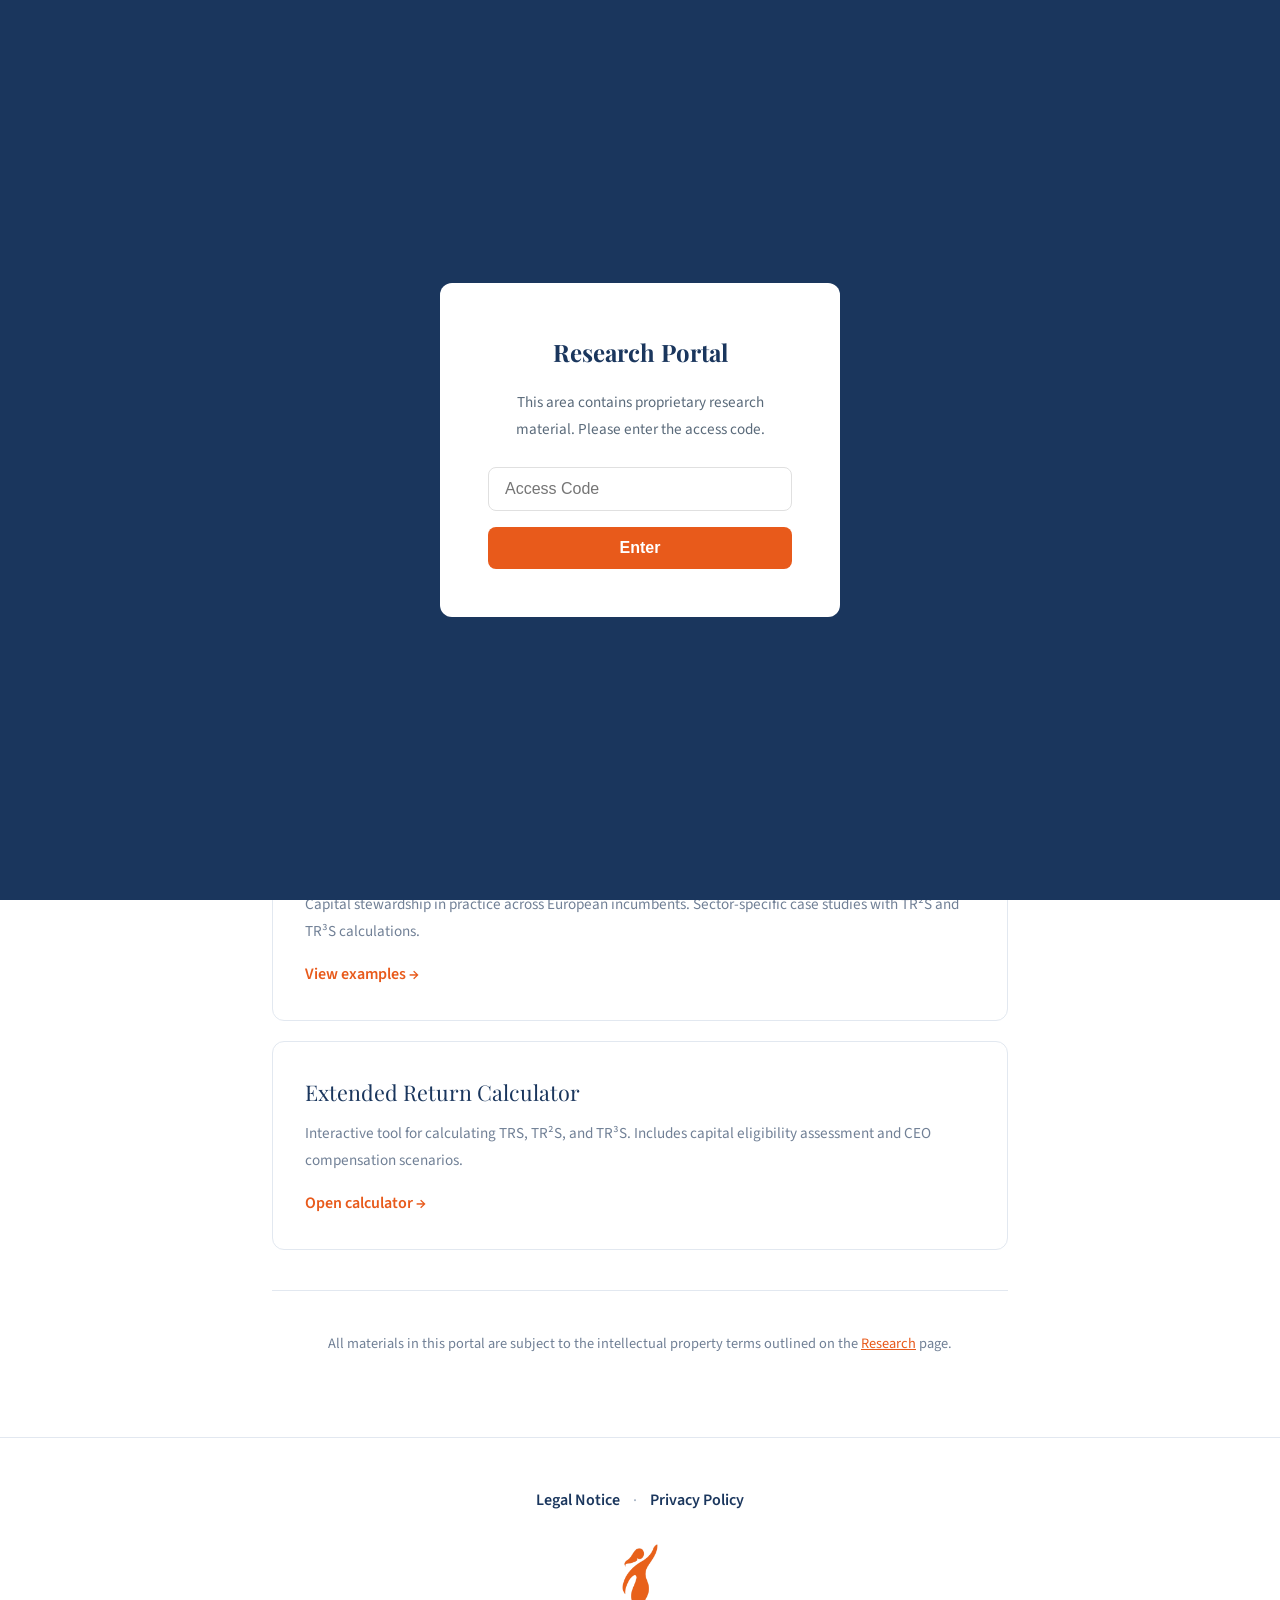
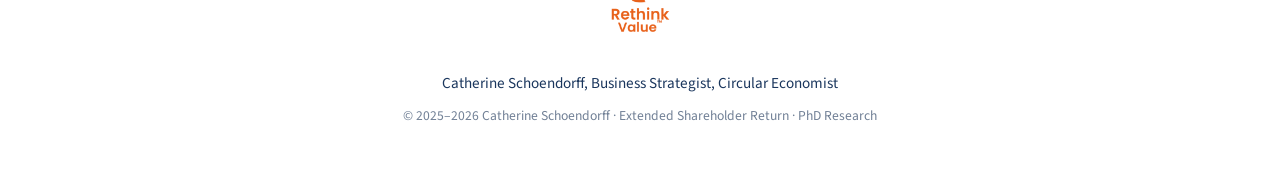
==== analyzer.html @ c869998a "Add files via upload" ====
<!DOCTYPE html>
<html lang="en">
<head>
    <meta charset="UTF-8">
    <meta name="viewport" content="width=device-width, initial-scale=1.0">
    <title>Company Analyzer | Rethink Value™</title>
    <link rel="preconnect" href="https://fonts.googleapis.com">
    <link rel="preconnect" href="https://fonts.gstatic.com" crossorigin>
    <link href="https://fonts.googleapis.com/css2?family=Playfair+Display:ital,wght@0,400;0,500;0,600;1,400;1,500&family=Source+Sans+3:wght@300;400;500;600&display=swap" rel="stylesheet">
    <style>
        :root {
            --color-brand: #1a365d;
            --color-orange: #E85A1B;
            --color-white: #ffffff;
            --color-bg: #faf9f7;
            --color-text-light: #64748b;
            --color-border: #e2e8f0;
            --font-display: 'Playfair Display', Georgia, serif;
            --font-body: 'Source Sans 3', -apple-system, BlinkMacSystemFont, sans-serif;
        }

        * { margin: 0; padding: 0; box-sizing: border-box; }

        body {
            font-family: var(--font-body);
            background-color: var(--color-bg);
            color: var(--color-brand);
            line-height: 1.7;
        }

        /* Navigation */
        nav {
            position: fixed;
            top: 0;
            left: 0;
            right: 0;
            padding: 1.25rem 2rem;
            z-index: 1000;
            background: transparent;
            transition: background 0.3s ease, box-shadow 0.3s ease;
        }

        nav.scrolled {
            background: var(--color-white);
            box-shadow: 0 2px 10px rgba(0,0,0,0.1);
        }

        .nav-inner {
            max-width: 1200px;
            margin: 0 auto;
            display: flex;
            justify-content: space-between;
            align-items: center;
        }

        .logo {
            display: flex;
            align-items: center;
            text-decoration: none;
        }

        .logo-icon {
            width: 80px;
            height: auto;
        }

        .nav-links {
            display: flex;
            list-style: none;
            gap: 1.25rem;
        }

        .nav-links a {
            text-decoration: none;
            color: rgba(255, 255, 255, 0.9);
            font-weight: 600;
            font-size: 0.9rem;
            transition: color 0.2s;
        }

        nav.scrolled .nav-links a {
            color: var(--color-brand);
        }

        .nav-links a:hover,
        .nav-links a.active {
            color: var(--color-orange);
        }

        /* Hamburger */
        .nav-toggle {
            display: none;
            flex-direction: column;
            gap: 5px;
            background: none;
            border: none;
            cursor: pointer;
            padding: 0;
        }

        .nav-toggle span {
            display: block;
            width: 28px;
            height: 2px;
            background: var(--color-white);
            transition: all 0.3s ease;
        }

        nav.scrolled .nav-toggle span {
            background: var(--color-brand);
        }

        @media (max-width: 900px) {
            .nav-toggle { display: flex; }
            .nav-links {
                position: fixed;
                top: 0;
                right: -100%;
                width: 280px;
                height: auto;
                flex-direction: column;
                background: var(--color-brand);
                padding: 5rem 2rem 2.5rem;
                gap: 0;
                transition: right 0.3s ease;
                box-shadow: -5px 0 20px rgba(0,0,0,0.2);
            }
            .nav-links.open { right: 0; }
            .nav-links li { border-bottom: 1px solid rgba(255,255,255,0.1); }
            .nav-links a {
                display: block;
                padding: 1rem 0;
                color: var(--color-white) !important;
            }
            .nav-toggle.open span:nth-child(1) { transform: rotate(45deg) translate(5px, 5px); }
            .nav-toggle.open span:nth-child(2) { opacity: 0; }
            .nav-toggle.open span:nth-child(3) { transform: rotate(-45deg) translate(5px, -5px); }
        }

        /* Hero */
        .hero {
            position: relative;
            width: 100%;
            height: 50vh;
            min-height: 350px;
            overflow: hidden;
        }

        .hero-background {
            position: absolute;
            top: 0;
            left: 0;
            width: 100%;
            height: 100%;
            z-index: 1;
        }

        .hero-background img {
            width: 100%;
            height: 100%;
            object-fit: cover;
            filter: grayscale(100%);
            transform: scale(1);
            transform-origin: center center;
            animation: slowZoom 25s ease-out forwards;
        }

        @keyframes slowZoom {
            0% { transform: scale(1.0); }
            100% { transform: scale(1.15); }
        }

        .hero-overlay {
            position: absolute;
            top: 0;
            left: 0;
            width: 100%;
            height: 100%;
            background: linear-gradient(135deg, rgba(26,54,93,0.88) 0%, rgba(26,54,93,0.75) 40%, rgba(26,54,93,0.55) 100%);
            z-index: 2;
        }

        .hero-content {
            position: relative;
            z-index: 3;
            height: 100%;
            display: flex;
            flex-direction: column;
            justify-content: center;
            max-width: 700px;
            padding: 6rem 3rem 3rem;
        }

        @media (max-width: 900px) {
            .hero-content {
                justify-content: flex-start;
                padding: 7rem 1.5rem 2rem;
            }
        }

        .category {
            font-size: 0.75rem;
            font-weight: 600;
            letter-spacing: 0.2em;
            text-transform: uppercase;
            color: var(--color-orange);
            margin-bottom: 1rem;
        }

        .hero-content h1 {
            font-family: var(--font-display);
            font-size: clamp(2rem, 4vw, 2.75rem);
            font-weight: 400;
            line-height: 1.2;
            color: var(--color-white);
            margin-bottom: 1rem;
        }

        .hero-content h1 em { font-style: italic; }

        .hero-intro {
            font-size: 1.1rem;
            color: rgba(255,255,255,0.85);
            max-width: 550px;
        }

        /* Main Content */
        main {
            background: var(--color-white);
        }

        .content {
            max-width: 1100px;
            margin: 0 auto;
            padding: 4rem 2rem;
        }

        /* Two Column Layout */
        .analyzer-grid {
            display: grid;
            grid-template-columns: 1fr 1fr;
            gap: 3rem;
        }

        @media (max-width: 900px) {
            .analyzer-grid {
                grid-template-columns: 1fr;
            }
        }

        /* Input Panel */
        .input-panel {
            background: #f8f9fa;
            border: 1px solid var(--color-border);
            border-radius: 12px;
            padding: 2rem;
        }

        .panel-title {
            font-family: var(--font-display);
            font-size: 1.35rem;
            color: var(--color-brand);
            margin-bottom: 1.5rem;
        }

        .step {
            margin-bottom: 2rem;
        }

        .step-header {
            display: flex;
            align-items: center;
            gap: 0.75rem;
            margin-bottom: 1rem;
        }

        .step-number {
            width: 28px;
            height: 28px;
            background: var(--color-orange);
            color: white;
            border-radius: 50%;
            display: flex;
            align-items: center;
            justify-content: center;
            font-weight: 600;
            font-size: 0.85rem;
        }

        .step-title {
            font-weight: 600;
            color: var(--color-brand);
        }

        .form-group {
            margin-bottom: 1rem;
        }

        label {
            display: block;
            font-size: 0.9rem;
            font-weight: 600;
            color: var(--color-brand);
            margin-bottom: 0.5rem;
        }

        input, select, textarea {
            width: 100%;
            padding: 0.75rem 1rem;
            border: 1px solid var(--color-border);
            border-radius: 6px;
            font-family: var(--font-body);
            font-size: 1rem;
            color: var(--color-brand);
            background: var(--color-white);
            transition: border-color 0.2s;
        }

        input:focus, select:focus, textarea:focus {
            outline: none;
            border-color: var(--color-orange);
        }

        textarea {
            min-height: 120px;
            resize: vertical;
        }

        .input-row {
            display: grid;
            grid-template-columns: 1fr 1fr;
            gap: 1rem;
        }

        @media (max-width: 500px) {
            .input-row {
                grid-template-columns: 1fr;
            }
        }

        .input-hint {
            font-size: 0.8rem;
            color: var(--color-text-light);
            margin-top: 0.25rem;
        }

        /* Prompt Box */
        .prompt-box {
            background: var(--color-brand);
            color: white;
            padding: 1.25rem;
            border-radius: 8px;
            font-size: 0.85rem;
            line-height: 1.6;
            margin-bottom: 1rem;
            max-height: 200px;
            overflow-y: auto;
        }

        .copy-btn {
            display: inline-flex;
            align-items: center;
            gap: 0.5rem;
            background: var(--color-orange);
            color: white;
            border: none;
            padding: 0.6rem 1.25rem;
            border-radius: 6px;
            font-weight: 600;
            font-size: 0.9rem;
            cursor: pointer;
            transition: background 0.2s;
        }

        .copy-btn:hover {
            background: #d14e15;
        }

        .copy-btn.copied {
            background: #22c55e;
        }

        /* Analyze Button */
        .analyze-btn {
            width: 100%;
            background: var(--color-brand);
            color: white;
            border: none;
            padding: 1rem;
            border-radius: 8px;
            font-family: var(--font-body);
            font-size: 1.1rem;
            font-weight: 600;
            cursor: pointer;
            transition: background 0.2s, transform 0.2s;
        }

        .analyze-btn:hover {
            background: #2d4a6f;
            transform: translateY(-1px);
        }

        .analyze-btn:disabled {
            background: #94a3b8;
            cursor: not-allowed;
            transform: none;
        }

        /* Results Panel */
        .results-panel {
            position: sticky;
            top: 100px;
        }

        @media (max-width: 900px) {
            .results-panel {
                position: static;
            }
        }

        .matrix-container {
            background: var(--color-brand);
            border-radius: 12px;
            padding: 1.5rem;
            margin-bottom: 1.5rem;
        }

        .matrix-svg {
            width: 100%;
            height: auto;
        }

        /* Results Cards */
        .results-cards {
            display: flex;
            flex-direction: column;
            gap: 1rem;
        }

        .result-card {
            background: #f8f9fa;
            border: 1px solid var(--color-border);
            border-radius: 8px;
            padding: 1.25rem;
        }

        .result-card.highlight {
            border-color: var(--color-orange);
            border-width: 2px;
        }

        .result-label {
            font-size: 0.8rem;
            font-weight: 600;
            text-transform: uppercase;
            letter-spacing: 0.05em;
            color: var(--color-text-light);
            margin-bottom: 0.25rem;
        }

        .result-value {
            font-family: var(--font-display);
            font-size: 1.5rem;
            color: var(--color-brand);
        }

        .result-value.pass { color: #22c55e; }
        .result-value.fail { color: var(--color-orange); }

        .result-description {
            font-size: 0.9rem;
            color: var(--color-text-light);
            margin-top: 0.5rem;
        }

        /* Gate Status */
        .gates-grid {
            display: grid;
            grid-template-columns: repeat(3, 1fr);
            gap: 0.75rem;
            margin-top: 0.75rem;
        }

        .gate-item {
            text-align: center;
            padding: 0.75rem;
            background: white;
            border-radius: 6px;
        }

        .gate-icon {
            font-size: 1.25rem;
            margin-bottom: 0.25rem;
        }

        .gate-icon.pass { color: var(--color-brand); }
        .gate-icon.fail { color: var(--color-orange); }

        .gate-name {
            font-size: 0.75rem;
            color: var(--color-text-light);
        }

        /* Quadrant Badge */
        .quadrant-badge {
            display: inline-block;
            padding: 0.5rem 1rem;
            border-radius: 20px;
            font-weight: 600;
            font-size: 0.9rem;
        }

        .quadrant-badge.stewards { background: rgba(34,197,94,0.15); color: #16a34a; }
        .quadrant-badge.underpriced { background: rgba(59,130,246,0.15); color: #2563eb; }
        .quadrant-badge.trap { background: rgba(232,90,27,0.15); color: var(--color-orange); }
        .quadrant-badge.deathzone { background: rgba(239,68,68,0.15); color: #dc2626; }

        /* Vulnerability Indicator */
        .vulnerability-dot {
            display: inline-block;
            width: 14px;
            height: 14px;
            border-radius: 50%;
            margin-right: 0.5rem;
            vertical-align: middle;
        }

        .vulnerability-dot.low {
            background: white;
            border: 2px solid var(--color-brand);
        }

        .vulnerability-dot.medium {
            background: white;
            box-shadow: 0 0 0 3px var(--color-orange);
        }

        .vulnerability-dot.high {
            background: var(--color-orange);
        }

        /* Placeholder State */
        .placeholder-state {
            text-align: center;
            padding: 3rem 2rem;
            color: var(--color-text-light);
        }

        .placeholder-state svg {
            width: 64px;
            height: 64px;
            margin-bottom: 1rem;
            opacity: 0.5;
        }

        /* Footer */
        footer {
            background: var(--color-white);
            padding: 4rem 2rem;
            text-align: center;
            border-top: 1px solid var(--color-border);
        }

        .footer-legal {
            margin-bottom: 1.5rem;
        }

        .footer-legal a {
            color: var(--color-brand);
            text-decoration: none;
            font-weight: 600;
        }

        .footer-legal a:hover {
            color: var(--color-orange);
        }

        .footer-legal span {
            margin: 0 0.6rem;
            color: #a0aec0;
        }

        .footer-logo {
            margin-bottom: 1.5rem;
        }

        .footer-logo img {
            width: 80px;
        }

        .footer-author {
            font-size: 0.95rem;
            color: var(--color-brand);
            margin-bottom: 0.5rem;
        }

        .footer-meta {
            font-size: 0.85rem;
            color: var(--color-text-light);
        }
    </style>
</head>
<body>
    <!-- Navigation -->
    <nav id="nav">
        <div class="nav-inner">
            <a href="index.html" class="logo">
                <img src="images/Rethink%20Value%20Logo%20Final.png" alt="Rethink Value" class="logo-icon">
            </a>
            <button class="nav-toggle" id="navToggle" aria-label="Toggle menu">
                <span></span>
                <span></span>
                <span></span>
            </button>
            <ul class="nav-links" id="navLinks">
                <li><a href="index.html">Why TRS and Beyond</a></li>
                <li><a href="formulas.html">How It Works</a></li>
                <li><a href="research.html">Research</a></li>
                <li><a href="portal.html">Portal</a></li>
                <li><a href="examples.html">Examples</a></li>
                <li><a href="analyzer.html" class="active">Analyzer</a></li>
            </ul>
        </div>
    </nav>

    <!-- Hero -->
    <section class="hero">
        <div class="hero-background">
            <img src="images/Frontal_view_of_elegant_19th_century_bourgeois.png" alt="Elegant building facade">
        </div>
        <div class="hero-overlay"></div>
        <div class="hero-content">
            <span class="category">Analysis Tool</span>
            <h1>Company <em>Analyzer</em></h1>
            <p class="hero-intro">Position any company on the Strategic Asset Positioning Matrix using the TR²S/TR³S framework.</p>
        </div>
    </section>

    <!-- Main Content -->
    <main>
        <div class="content">
            <div class="analyzer-grid">
                <!-- Input Panel -->
                <div class="input-panel">
                    <h2 class="panel-title">Analyze a Company</h2>

                    <!-- Step 1: Company Info -->
                    <div class="step">
                        <div class="step-header">
                            <span class="step-number">1</span>
                            <span class="step-title">Company Information</span>
                        </div>
                        <div class="form-group">
                            <label for="companyName">Company Name</label>
                            <input type="text" id="companyName" placeholder="e.g., Siemens AG">
                        </div>
                        <div class="form-group">
                            <label for="sector">Sector</label>
                            <select id="sector">
                                <option value="">Select sector...</option>
                                <option value="extractives">Extractives & Primary Materials</option>
                                <option value="manufacturing">Manufacturing</option>
                                <option value="construction">Construction & Built Environment</option>
                                <option value="consumer">Consumer Goods & Fashion</option>
                                <option value="food">Food Systems</option>
                                <option value="transport">Transport & Logistics</option>
                                <option value="technology">Technology & Digital Platforms</option>
                            </select>
                        </div>
                    </div>

                    <!-- Step 2: Perplexity Prompt -->
                    <div class="step">
                        <div class="step-header">
                            <span class="step-number">2</span>
                            <span class="step-title">Research with Perplexity</span>
                        </div>
                        <p style="font-size: 0.9rem; color: var(--color-text-light); margin-bottom: 1rem;">Copy this prompt and use it in Perplexity to gather the required data:</p>
                        <div class="prompt-box" id="promptBox">For [COMPANY NAME], provide the following financial and strategic metrics with sources:

1. ROIC (Return on Invested Capital) - last 3 years
2. WACC (Weighted Average Cost of Capital) - current estimate
3. Circular Revenue % - revenue from circular business models (repair, reuse, recycling, service contracts, lifetime extension)
4. Service Revenue % - recurring service/subscription revenue as % of total
5. R&D spending on circular/regenerative initiatives
6. Key circular economy initiatives and their scale
7. Competitive moat assessment - is their position defensible?
8. Asset stranding risk - exposure to obsolescence or regulatory risk

Focus on concrete numbers and recent annual reports. Cite sources.</div>
                        <button class="copy-btn" id="copyPrompt" onclick="copyPrompt()">
                            <svg width="16" height="16" viewBox="0 0 24 24" fill="none" stroke="currentColor" stroke-width="2"><rect x="9" y="9" width="13" height="13" rx="2" ry="2"></rect><path d="M5 15H4a2 2 0 0 1-2-2V4a2 2 0 0 1 2-2h9a2 2 0 0 1 2 2v1"></path></svg>
                            Copy Prompt
                        </button>
                    </div>

                    <!-- Step 3: Input Data -->
                    <div class="step">
                        <div class="step-header">
                            <span class="step-number">3</span>
                            <span class="step-title">Enter Financial Data</span>
                        </div>
                        <div class="input-row">
                            <div class="form-group">
                                <label for="roic">ROIC (%)</label>
                                <input type="number" id="roic" step="0.1" placeholder="e.g., 12.5">
                            </div>
                            <div class="form-group">
                                <label for="wacc">WACC (%)</label>
                                <input type="number" id="wacc" step="0.1" placeholder="e.g., 8.0">
                            </div>
                        </div>
                        <div class="input-row">
                            <div class="form-group">
                                <label for="circularRevenue">Circular Revenue (%)</label>
                                <input type="number" id="circularRevenue" step="1" placeholder="e.g., 25">
                                <span class="input-hint">Repair, reuse, recycling, services</span>
                            </div>
                            <div class="form-group">
                                <label for="serviceRevenue">Service Revenue (%)</label>
                                <input type="number" id="serviceRevenue" step="1" placeholder="e.g., 40">
                                <span class="input-hint">Recurring/subscription revenue</span>
                            </div>
                        </div>
                        <div class="form-group">
                            <label for="moatStrength">Competitive Moat</label>
                            <select id="moatStrength">
                                <option value="">Select strength...</option>
                                <option value="strong">Strong - Structural lock-in, hard to replicate</option>
                                <option value="moderate">Moderate - First-mover advantage, replicable</option>
                                <option value="weak">Weak - Commodity dynamics, eroding margins</option>
                            </select>
                        </div>
                        <div class="form-group">
                            <label for="assetRisk">Asset Stranding Risk</label>
                            <select id="assetRisk">
                                <option value="">Select risk level...</option>
                                <option value="low">Low - Future-proof assets, regulatory tailwinds</option>
                                <option value="medium">Medium - Transition in progress, some exposure</option>
                                <option value="high">High - Significant obsolescence or regulatory risk</option>
                            </select>
                        </div>
                    </div>

                    <button class="analyze-btn" id="analyzeBtn" onclick="analyzeCompany()">
                        Analyze Company
                    </button>
                </div>

                <!-- Results Panel -->
                <div class="results-panel">
                    <!-- Matrix Visualization -->
                    <div class="matrix-container">
                        <svg class="matrix-svg" viewBox="0 0 400 340" xmlns="http://www.w3.org/2000/svg">
                            <!-- Matrix area -->
                            <rect x="60" y="30" width="320" height="260" fill="none" stroke="rgba(255,255,255,0.2)" stroke-width="1"/>
                            
                            <!-- Quadrant fills -->
                            <rect x="60" y="30" width="160" height="130" fill="rgba(255,255,255,0.05)"/>
                            <rect x="220" y="30" width="160" height="130" fill="rgba(255,255,255,0.08)"/>
                            <rect x="60" y="160" width="160" height="130" fill="rgba(232,90,27,0.15)"/>
                            <rect x="220" y="160" width="160" height="130" fill="rgba(232,90,27,0.08)"/>
                            
                            <!-- Grid lines -->
                            <line x1="220" y1="30" x2="220" y2="290" stroke="rgba(255,255,255,0.3)" stroke-width="1" stroke-dasharray="4,3"/>
                            <line x1="60" y1="160" x2="380" y2="160" stroke="rgba(255,255,255,0.3)" stroke-width="1" stroke-dasharray="4,3"/>
                            
                            <!-- Axes -->
                            <line x1="60" y1="290" x2="380" y2="290" stroke="#ffffff" stroke-width="2"/>
                            <line x1="60" y1="30" x2="60" y2="290" stroke="#ffffff" stroke-width="2"/>
                            
                            <!-- Axis labels -->
                            <text x="220" y="320" text-anchor="middle" font-family="Source Sans 3" font-size="11" fill="#ffffff">Capital Stewardship</text>
                            <text x="25" y="160" text-anchor="middle" font-family="Source Sans 3" font-size="11" fill="#ffffff" transform="rotate(-90, 25, 160)">Asset Viability</text>
                            
                            <!-- Quadrant labels -->
                            <text x="140" y="75" text-anchor="middle" font-family="Playfair Display" font-size="12" fill="#ffffff">Under-Priced</text>
                            <text x="140" y="90" text-anchor="middle" font-family="Playfair Display" font-size="12" fill="#ffffff">Champions</text>
                            
                            <text x="300" y="75" text-anchor="middle" font-family="Playfair Display" font-size="12" fill="#ffffff">Stewards of the</text>
                            <text x="300" y="90" text-anchor="middle" font-family="Playfair Display" font-size="12" fill="#ffffff">Next Arena</text>
                            
                            <text x="140" y="205" text-anchor="middle" font-family="Playfair Display" font-size="12" fill="#ffffff">PR Circularity</text>
                            <text x="140" y="220" text-anchor="middle" font-family="Playfair Display" font-size="12" fill="#ffffff">Death Zone</text>
                            
                            <text x="300" y="205" text-anchor="middle" font-family="Playfair Display" font-size="12" fill="#ffffff">The Circularity</text>
                            <text x="300" y="220" text-anchor="middle" font-family="Playfair Display" font-size="12" fill="#ffffff">Trap</text>
                            
                            <!-- Company Point (hidden initially) -->
                            <g id="companyPoint" style="display: none;">
                                <circle id="pointCircle" cx="0" cy="0" r="10" fill="#E85A1B" stroke="#ffffff" stroke-width="2"/>
                                <text id="pointLabel" x="0" y="-15" text-anchor="middle" font-family="Source Sans 3" font-size="11" font-weight="600" fill="#ffffff"></text>
                            </g>
                        </svg>
                    </div>

                    <!-- Results Cards -->
                    <div class="results-cards" id="resultsCards">
                        <div class="placeholder-state">
                            <svg viewBox="0 0 24 24" fill="none" stroke="currentColor" stroke-width="1.5">
                                <path d="M9 17v-2m3 2v-4m3 4v-6m2 10H7a2 2 0 01-2-2V5a2 2 0 012-2h5.586a1 1 0 01.707.293l5.414 5.414a1 1 0 01.293.707V19a2 2 0 01-2 2z"/>
                            </svg>
                            <p>Enter company data and click "Analyze" to see results</p>
                        </div>
                    </div>
                </div>
            </div>
        </div>
    </main>

    <!-- Footer -->
    <footer>
        <div class="footer-legal">
            <a href="impressum.html">Legal Notice</a>
            <span>&#183;</span>
            <a href="datenschutz.html">Privacy Policy</a>
        </div>
        <div class="footer-logo">
            <img src="images/Rethink%20Value%20Logo%20Final.png" alt="Rethink Value Logo">
        </div>
        <p class="footer-author">Catherine Schoendorff, Business Strategist, Circular Economist</p>
        <p class="footer-meta">&#169; 2025-2026 Catherine Schoendorff &#183; Extended Shareholder Return &#183; PhD Research</p>
    </footer>

    <script>
        // Portal authentication check
        (function() {
            if (sessionStorage.getItem('portalAuth') !== 'true') {
                window.location.href = 'portal.html';
            }
        })();

        // Mobile menu
        const navToggle = document.getElementById('navToggle');
        const navLinks = document.getElementById('navLinks');
        navToggle.addEventListener('click', () => {
            navToggle.classList.toggle('open');
            navLinks.classList.toggle('open');
        });

        // Nav scroll
        const nav = document.getElementById('nav');
        window.addEventListener('scroll', () => {
            nav.classList.toggle('scrolled', window.scrollY > 50);
        });

        // Copy prompt
        function copyPrompt() {
            const companyName = document.getElementById('companyName').value || '[COMPANY NAME]';
            const promptText = document.getElementById('promptBox').innerText.replace('[COMPANY NAME]', companyName);
            navigator.clipboard.writeText(promptText);
            
            const btn = document.getElementById('copyPrompt');
            btn.innerHTML = '<svg width="16" height="16" viewBox="0 0 24 24" fill="none" stroke="currentColor" stroke-width="2"><polyline points="20 6 9 17 4 12"></polyline></svg> Copied!';
            btn.classList.add('copied');
            
            setTimeout(() => {
                btn.innerHTML = '<svg width="16" height="16" viewBox="0 0 24 24" fill="none" stroke="currentColor" stroke-width="2"><rect x="9" y="9" width="13" height="13" rx="2" ry="2"></rect><path d="M5 15H4a2 2 0 0 1-2-2V4a2 2 0 0 1 2-2h9a2 2 0 0 1 2 2v1"></path></svg> Copy Prompt';
                btn.classList.remove('copied');
            }, 2000);
        }

        // Analyze company
        function analyzeCompany() {
            const companyName = document.getElementById('companyName').value;
            const sector = document.getElementById('sector').value;
            const roic = parseFloat(document.getElementById('roic').value);
            const wacc = parseFloat(document.getElementById('wacc').value);
            const circularRevenue = parseFloat(document.getElementById('circularRevenue').value) || 0;
            const serviceRevenue = parseFloat(document.getElementById('serviceRevenue').value) || 0;
            const moatStrength = document.getElementById('moatStrength').value;
            const assetRisk = document.getElementById('assetRisk').value;

            // Validation
            if (!companyName || !sector || isNaN(roic) || isNaN(wacc) || !moatStrength || !assetRisk) {
                alert('Please fill in all required fields.');
                return;
            }

            // Calculate scores
            const capitalStewardship = calculateCapitalStewardship(roic, wacc);
            const assetViability = calculateAssetViability(circularRevenue, serviceRevenue, moatStrength, assetRisk);
            const vulnerability = calculateVulnerability(moatStrength, assetRisk, roic - wacc);
            const ces = roic > wacc ? 1 : 0;
            const quadrant = determineQuadrant(capitalStewardship, assetViability);

            // Update visualization
            updateMatrix(capitalStewardship, assetViability, companyName, vulnerability);
            
            // Update results
            updateResults(companyName, quadrant, ces, capitalStewardship, assetViability, vulnerability, roic, wacc);
        }

        function calculateCapitalStewardship(roic, wacc) {
            // Scale: ROIC = WACC is 50%, ROIC = WACC + 10pp is 100%, ROIC = WACC - 5pp is 0%
            const spread = roic - wacc;
            const score = 50 + (spread * 5);
            return Math.max(0, Math.min(100, score));
        }

        function calculateAssetViability(circularRevenue, serviceRevenue, moatStrength, assetRisk) {
            let score = 50;
            
            // Circular revenue contribution (0-20 points)
            score += Math.min(20, circularRevenue * 0.4);
            
            // Service revenue contribution (0-20 points)
            score += Math.min(20, serviceRevenue * 0.3);
            
            // Moat strength
            if (moatStrength === 'strong') score += 15;
            else if (moatStrength === 'moderate') score += 5;
            else if (moatStrength === 'weak') score -= 10;
            
            // Asset risk
            if (assetRisk === 'low') score += 10;
            else if (assetRisk === 'medium') score += 0;
            else if (assetRisk === 'high') score -= 15;
            
            return Math.max(0, Math.min(100, score));
        }

        function calculateVulnerability(moatStrength, assetRisk, roicSpread) {
            let riskScore = 0;
            
            if (moatStrength === 'weak') riskScore += 2;
            else if (moatStrength === 'moderate') riskScore += 1;
            
            if (assetRisk === 'high') riskScore += 2;
            else if (assetRisk === 'medium') riskScore += 1;
            
            if (roicSpread < 2) riskScore += 1;
            
            if (riskScore >= 4) return 'high';
            if (riskScore >= 2) return 'medium';
            return 'low';
        }

        function determineQuadrant(capitalStewardship, assetViability) {
            if (capitalStewardship >= 50 && assetViability >= 50) return 'stewards';
            if (capitalStewardship < 50 && assetViability >= 50) return 'underpriced';
            if (capitalStewardship >= 50 && assetViability < 50) return 'trap';
            return 'deathzone';
        }

        function updateMatrix(capitalStewardship, assetViability, companyName, vulnerability) {
            const point = document.getElementById('companyPoint');
            const circle = document.getElementById('pointCircle');
            const label = document.getElementById('pointLabel');
            
            // Convert scores to SVG coordinates
            // X: 60 (left) to 380 (right) = 320 width
            // Y: 290 (bottom) to 30 (top) = 260 height
            const x = 60 + (capitalStewardship / 100) * 320;
            const y = 290 - (assetViability / 100) * 260;
            
            point.style.display = 'block';
            circle.setAttribute('cx', x);
            circle.setAttribute('cy', y);
            label.setAttribute('x', x);
            label.setAttribute('y', y - 15);
            label.textContent = companyName.length > 15 ? companyName.substring(0, 12) + '...' : companyName;
            
            // Set vulnerability color
            if (vulnerability === 'low') {
                circle.setAttribute('fill', '#ffffff');
                circle.setAttribute('stroke', '#1a365d');
                circle.setAttribute('stroke-width', '2');
            } else if (vulnerability === 'medium') {
                circle.setAttribute('fill', '#ffffff');
                circle.setAttribute('stroke', '#E85A1B');
                circle.setAttribute('stroke-width', '4');
            } else {
                circle.setAttribute('fill', '#E85A1B');
                circle.setAttribute('stroke', '#ffffff');
                circle.setAttribute('stroke-width', '2');
            }
        }

        function updateResults(companyName, quadrant, ces, capitalStewardship, assetViability, vulnerability, roic, wacc) {
            const quadrantNames = {
                'stewards': 'Stewards of the Next Arena',
                'underpriced': 'Under-Priced Champions',
                'trap': 'The Circularity Trap',
                'deathzone': 'PR Circularity Death Zone'
            };

            const quadrantDescriptions = {
                'stewards': 'Strong capital discipline meets high asset viability. Service-led models and ecosystem lock-in create durable competitive advantage.',
                'underpriced': 'Strong asset viability but capital discipline needs work. Building future moats with near-term capital risk.',
                'trap': 'Good capital discipline but eroding moat. Real circular operations but value capture is failing.',
                'deathzone': 'Failing on both dimensions. PR narrative without capital discipline or asset viability.'
            };

            const resultsHTML = `
                <div class="result-card highlight">
                    <div class="result-label">Position</div>
                    <div class="result-value">
                        <span class="quadrant-badge ${quadrant}">${quadrantNames[quadrant]}</span>
                    </div>
                    <div class="result-description">${quadrantDescriptions[quadrant]}</div>
                </div>

                <div class="result-card">
                    <div class="result-label">Capital Eligibility Score (CES)</div>
                    <div class="result-value ${ces === 1 ? 'pass' : 'fail'}">CES = ${ces}</div>
                    <div class="result-description">${ces === 1 ? 'All gates passed. TR²S/TR³S metrics are eligible.' : 'Gate failed. Extended metrics blocked until ROIC exceeds WACC.'}</div>
                    <div class="gates-grid">
                        <div class="gate-item">
                            <div class="gate-icon ${roic > wacc ? 'pass' : 'fail'}">${roic > wacc ? '✓' : '✗'}</div>
                            <div class="gate-name">ROIC > WACC</div>
                        </div>
                        <div class="gate-item">
                            <div class="gate-icon ${ces === 1 ? 'pass' : ''}">${ces === 1 ? '✓' : '—'}</div>
                            <div class="gate-name">CS% ≥ 15%</div>
                        </div>
                        <div class="gate-item">
                            <div class="gate-icon ${ces === 1 ? 'pass' : ''}">${ces === 1 ? '✓' : '—'}</div>
                            <div class="gate-name">AV% ≥ 10%</div>
                        </div>
                    </div>
                </div>

                <div class="result-card">
                    <div class="result-label">Structural Vulnerability</div>
                    <div class="result-value">
                        <span class="vulnerability-dot ${vulnerability}"></span>
                        ${vulnerability.charAt(0).toUpperCase() + vulnerability.slice(1)}
                    </div>
                    <div class="result-description">
                        ${vulnerability === 'low' ? 'Defensible position with strong moat and low asset risk.' : 
                          vulnerability === 'medium' ? 'Some exposure to disruption or transition risk.' :
                          'Significant vulnerability to obsolescence, regulation, or competitive pressure.'}
                    </div>
                </div>

                <div class="result-card">
                    <div class="result-label">Scores</div>
                    <div style="display: grid; grid-template-columns: 1fr 1fr; gap: 1rem; margin-top: 0.5rem;">
                        <div>
                            <div style="font-size: 0.8rem; color: var(--color-text-light);">Capital Stewardship</div>
                            <div style="font-size: 1.25rem; font-weight: 600;">${capitalStewardship.toFixed(0)}%</div>
                            <div style="font-size: 0.75rem; color: var(--color-text-light);">ROIC ${roic}% vs WACC ${wacc}%</div>
                        </div>
                        <div>
                            <div style="font-size: 0.8rem; color: var(--color-text-light);">Asset Viability</div>
                            <div style="font-size: 1.25rem; font-weight: 600;">${assetViability.toFixed(0)}%</div>
                        </div>
                    </div>
                </div>

                <div class="result-card">
                    <div class="result-label">Board Relevance</div>
                    <div class="result-description" style="margin-top: 0;">
                        ${generateBoardRelevance(quadrant, ces, vulnerability, companyName)}
                    </div>
                </div>
            `;

            document.getElementById('resultsCards').innerHTML = resultsHTML;
        }

        function generateBoardRelevance(quadrant, ces, vulnerability, companyName) {
            if (quadrant === 'stewards' && ces === 1) {
                return `<strong>Full Proceed.</strong> ${companyName} passes all gates and occupies the target quadrant. TR²S and TR³S metrics can be applied to LTI vesting. Monitor for moat erosion and system discontinuities.`;
            } else if (quadrant === 'underpriced') {
                return `<strong>Conditional Proceed.</strong> ${companyName} has strong asset positioning but capital discipline needs attention. ${ces === 0 ? 'CES = 0 blocks extended metrics until ROIC exceeds WACC.' : 'Extended metrics eligible but watch capital efficiency.'}`;
            } else if (quadrant === 'trap') {
                return `<strong>Strategic Review Required.</strong> ${companyName} demonstrates capital discipline but asset viability is eroding. Circular operations exist but value capture is failing. Reassess business model before applying extended metrics.`;
            } else {
                return `<strong>Do Not Proceed.</strong> ${companyName} fails on both dimensions. CES = 0 blocks all extended metric bonuses. Focus on restoring capital discipline before any circular transformation investments.`;
            }
        }
    </script>
</body>
</html>
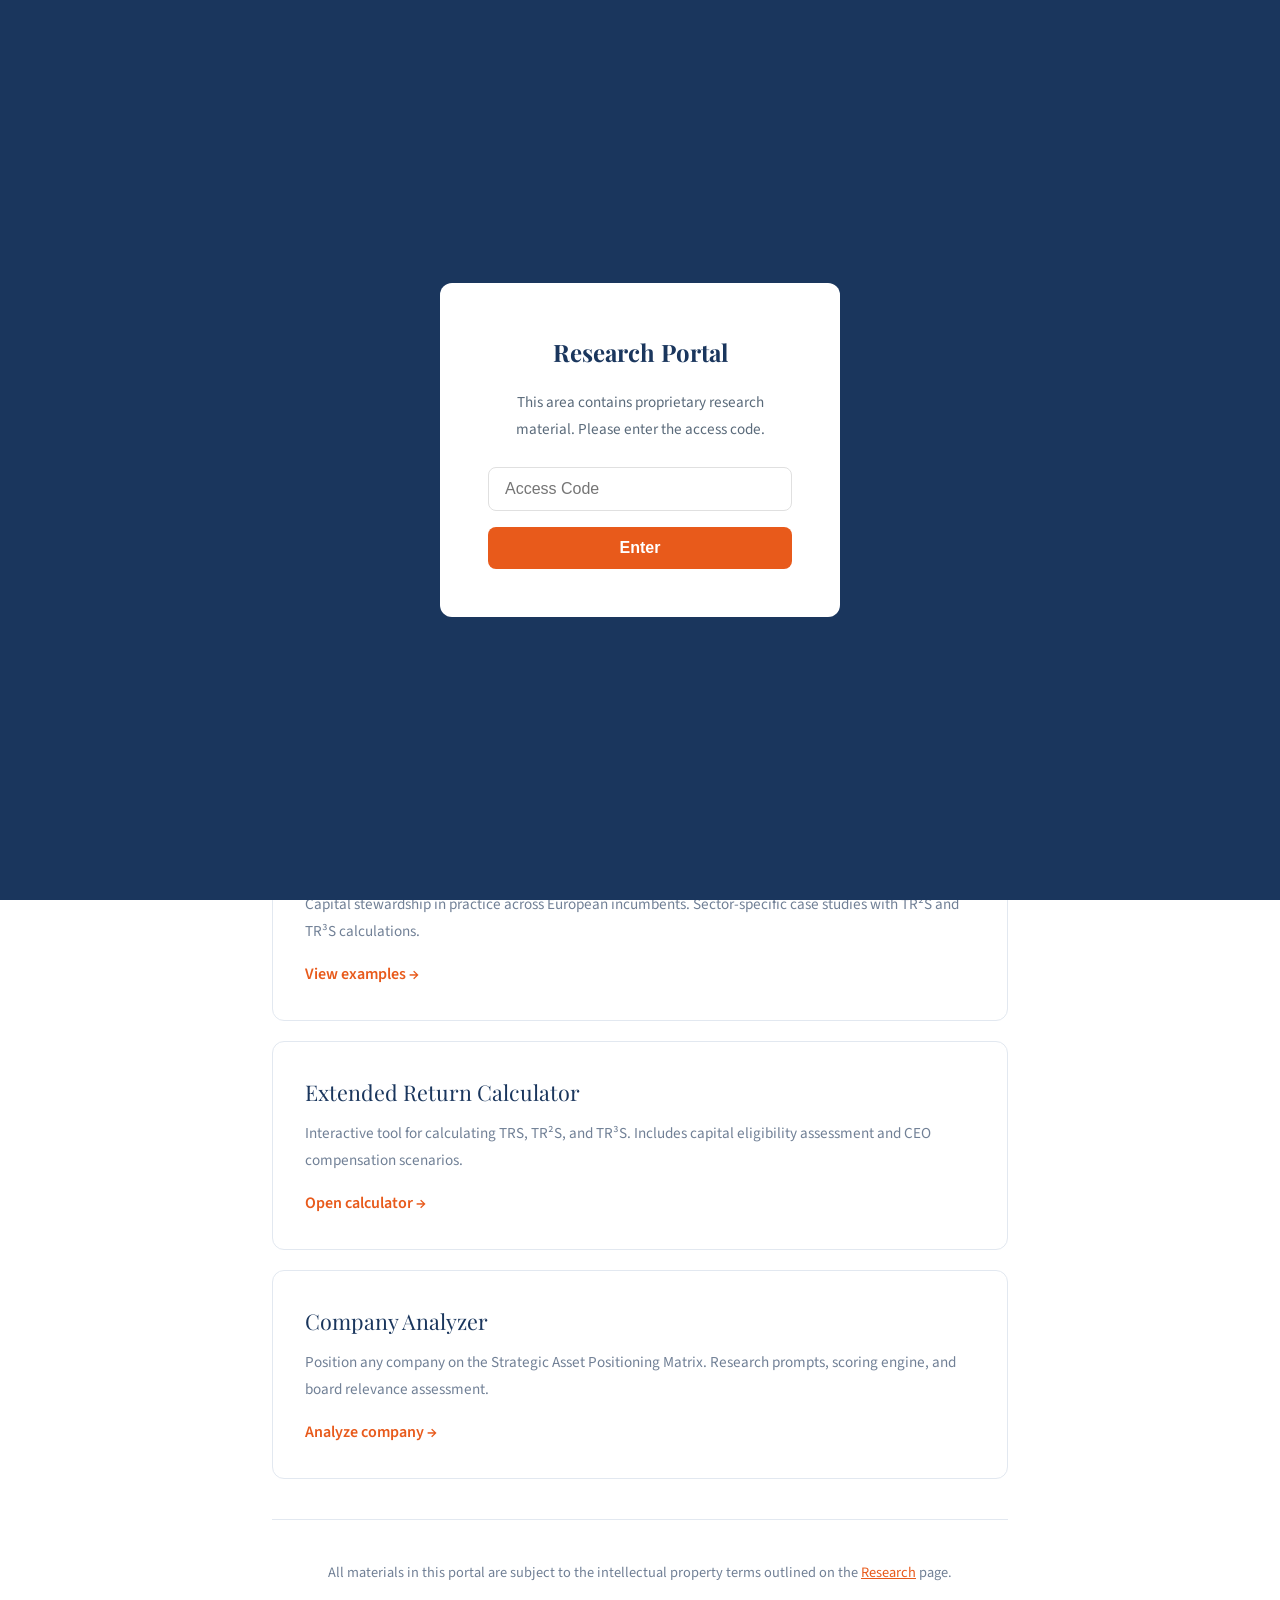
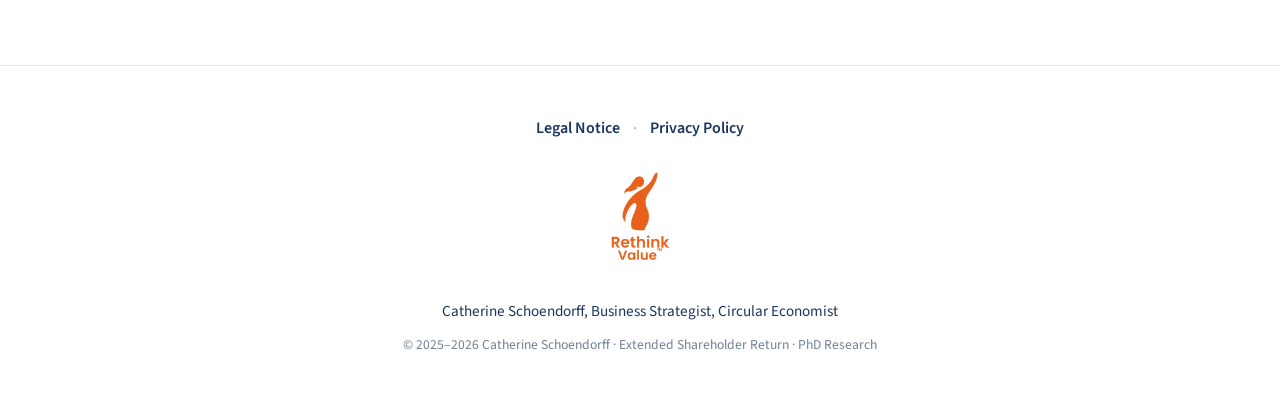
==== commit 9d060f75: "Add files via upload" ====
--- a/analyzer.html
+++ b/analyzer.html
@@ -551,6 +551,71 @@
             height: 64px;
             margin-bottom: 1rem;
             opacity: 0.5;
+        }
+
+        /* Research Findings Summary */
+        .findings-summary {
+            background: #f8f9fa;
+            border: 1px solid var(--color-border);
+            border-radius: 8px;
+            padding: 1.5rem;
+            margin-bottom: 1.5rem;
+        }
+
+        .findings-title {
+            font-family: var(--font-display);
+            font-size: 1.1rem;
+            color: var(--color-brand);
+            margin-bottom: 1rem;
+            padding-bottom: 0.75rem;
+            border-bottom: 1px solid var(--color-border);
+        }
+
+        .findings-grid {
+            display: grid;
+            grid-template-columns: 1fr 1fr;
+            gap: 1rem;
+        }
+
+        @media (max-width: 500px) {
+            .findings-grid {
+                grid-template-columns: 1fr;
+            }
+        }
+
+        .finding-item {
+            padding: 0.75rem;
+            background: white;
+            border-radius: 6px;
+            border-left: 3px solid var(--color-orange);
+        }
+
+        .finding-label {
+            font-size: 0.75rem;
+            font-weight: 600;
+            text-transform: uppercase;
+            letter-spacing: 0.03em;
+            color: var(--color-text-light);
+            margin-bottom: 0.25rem;
+        }
+
+        .finding-value {
+            font-size: 0.95rem;
+            color: var(--color-brand);
+            line-height: 1.5;
+        }
+
+        .finding-item.full-width {
+            grid-column: 1 / -1;
+        }
+
+        .findings-note {
+            margin-top: 1rem;
+            padding-top: 0.75rem;
+            border-top: 1px solid var(--color-border);
+            font-size: 0.85rem;
+            color: var(--color-text-light);
+            font-style: italic;
         }
 
         /* Footer */
@@ -676,68 +741,105 @@
                             <span class="step-title">Research with Perplexity</span>
                         </div>
                         <p style="font-size: 0.9rem; color: var(--color-text-light); margin-bottom: 1rem;">Copy this prompt and use it in Perplexity to gather the required data:</p>
-                        <div class="prompt-box" id="promptBox">For [COMPANY NAME], provide the following financial and strategic metrics with sources:
-
-1. ROIC (Return on Invested Capital) - last 3 years
+                        <div class="prompt-box" id="promptBox">For [COMPANY NAME], provide the following metrics with sources:
+
+CAPITAL STEWARDSHIP (X-Axis)
+1. ROIC (Return on Invested Capital) - last 3 years average
 2. WACC (Weighted Average Cost of Capital) - current estimate
-3. Circular Revenue % - revenue from circular business models (repair, reuse, recycling, service contracts, lifetime extension)
-4. Service Revenue % - recurring service/subscription revenue as % of total
-5. R&D spending on circular/regenerative initiatives
-6. Key circular economy initiatives and their scale
-7. Competitive moat assessment - is their position defensible?
-8. Asset stranding risk - exposure to obsolescence or regulatory risk
-
-Focus on concrete numbers and recent annual reports. Cite sources.</div>
+3. ROIC-WACC spread trend over 3 years
+
+ECONOMIC ASSET VIABILITY (Y-Axis)
+4. Primary Material Dependency - share of inputs from primary vs. secondary raw materials, recycled content percentage
+5. Resource Cost Exposure - sensitivity of margins to commodity price fluctuations, raw material cost as % of COGS
+6. Circular Revenue Share - revenue from repair, reuse, refurbishment, recycling, service models as % of total
+7. Asset Utilization - capex intensity trend, revenue per installed base, asset turnover
+
+Focus on concrete numbers from annual reports and sustainability reports. Cite sources.</div>
                         <button class="copy-btn" id="copyPrompt" onclick="copyPrompt()">
                             <svg width="16" height="16" viewBox="0 0 24 24" fill="none" stroke="currentColor" stroke-width="2"><rect x="9" y="9" width="13" height="13" rx="2" ry="2"></rect><path d="M5 15H4a2 2 0 0 1-2-2V4a2 2 0 0 1 2-2h9a2 2 0 0 1 2 2v1"></path></svg>
                             Copy Prompt
                         </button>
                     </div>
 
+                    <!-- Step 2.5: Paste Results -->
+                    <div class="step">
+                        <div class="step-header">
+                            <span class="step-number" style="background: var(--color-brand);">2b</span>
+                            <span class="step-title">Paste Perplexity Results</span>
+                        </div>
+                        <p style="font-size: 0.9rem; color: var(--color-text-light); margin-bottom: 1rem;">Paste the Perplexity response below and click "Extract Data" to auto-fill the form:</p>
+                        <div class="form-group">
+                            <textarea id="perplexityResults" placeholder="Paste Perplexity response here..." style="min-height: 180px; font-size: 0.9rem;"></textarea>
+                        </div>
+                        <button class="copy-btn" onclick="parsePerplexityResults()" style="background: var(--color-brand);">
+                            <svg width="16" height="16" viewBox="0 0 24 24" fill="none" stroke="currentColor" stroke-width="2"><path d="M14 2H6a2 2 0 0 0-2 2v16a2 2 0 0 0 2 2h12a2 2 0 0 0 2-2V8z"></path><polyline points="14 2 14 8 20 8"></polyline><line x1="16" y1="13" x2="8" y2="13"></line><line x1="16" y1="17" x2="8" y2="17"></line></svg>
+                            Extract Data
+                        </button>
+                        <div id="extractionResult" style="margin-top: 1rem; display: none;"></div>
+                    </div>
+
                     <!-- Step 3: Input Data -->
                     <div class="step">
                         <div class="step-header">
                             <span class="step-number">3</span>
-                            <span class="step-title">Enter Financial Data</span>
-                        </div>
+                            <span class="step-title">Capital Stewardship (X-Axis)</span>
+                        </div>
+                        <p style="font-size: 0.85rem; color: var(--color-text-light); margin-bottom: 1rem;">ROIC exceeding WACC = Low Capital Risk (right side of matrix)</p>
                         <div class="input-row">
                             <div class="form-group">
                                 <label for="roic">ROIC (%)</label>
                                 <input type="number" id="roic" step="0.1" placeholder="e.g., 12.5">
+                                <span class="input-hint">3-year average</span>
                             </div>
                             <div class="form-group">
                                 <label for="wacc">WACC (%)</label>
                                 <input type="number" id="wacc" step="0.1" placeholder="e.g., 8.0">
+                                <span class="input-hint">Current estimate</span>
                             </div>
                         </div>
-                        <div class="input-row">
-                            <div class="form-group">
-                                <label for="circularRevenue">Circular Revenue (%)</label>
-                                <input type="number" id="circularRevenue" step="1" placeholder="e.g., 25">
-                                <span class="input-hint">Repair, reuse, recycling, services</span>
-                            </div>
-                            <div class="form-group">
-                                <label for="serviceRevenue">Service Revenue (%)</label>
-                                <input type="number" id="serviceRevenue" step="1" placeholder="e.g., 40">
-                                <span class="input-hint">Recurring/subscription revenue</span>
-                            </div>
-                        </div>
+                    </div>
+
+                    <!-- Step 4: Asset Viability -->
+                    <div class="step">
+                        <div class="step-header">
+                            <span class="step-number">4</span>
+                            <span class="step-title">Economic Asset Viability (Y-Axis)</span>
+                        </div>
+                        <p style="font-size: 0.85rem; color: var(--color-text-light); margin-bottom: 1rem;">Reduced primary resource dependency = Low Asset Risk (top of matrix)</p>
+                        
                         <div class="form-group">
-                            <label for="moatStrength">Competitive Moat</label>
-                            <select id="moatStrength">
-                                <option value="">Select strength...</option>
-                                <option value="strong">Strong - Structural lock-in, hard to replicate</option>
-                                <option value="moderate">Moderate - First-mover advantage, replicable</option>
-                                <option value="weak">Weak - Commodity dynamics, eroding margins</option>
+                            <label for="primaryMaterialDep">1. Primary Material Dependency</label>
+                            <select id="primaryMaterialDep">
+                                <option value="">Select level...</option>
+                                <option value="low">Low - >50% secondary/recycled inputs</option>
+                                <option value="medium">Medium - 20-50% secondary/recycled inputs</option>
+                                <option value="high">High - <20% secondary/recycled inputs</option>
                             </select>
                         </div>
+
                         <div class="form-group">
-                            <label for="assetRisk">Asset Stranding Risk</label>
-                            <select id="assetRisk">
-                                <option value="">Select risk level...</option>
-                                <option value="low">Low - Future-proof assets, regulatory tailwinds</option>
-                                <option value="medium">Medium - Transition in progress, some exposure</option>
-                                <option value="high">High - Significant obsolescence or regulatory risk</option>
+                            <label for="resourceCostExposure">2. Resource Cost Exposure</label>
+                            <select id="resourceCostExposure">
+                                <option value="">Select level...</option>
+                                <option value="low">Low - Margins stable despite commodity swings</option>
+                                <option value="medium">Medium - Some margin sensitivity to raw materials</option>
+                                <option value="high">High - Margins highly volatile with commodity prices</option>
+                            </select>
+                        </div>
+
+                        <div class="form-group">
+                            <label for="circularRevenue">3. Circular Revenue Share (%)</label>
+                            <input type="number" id="circularRevenue" step="1" placeholder="e.g., 25">
+                            <span class="input-hint">Revenue from repair, reuse, refurbishment, recycling, services</span>
+                        </div>
+
+                        <div class="form-group">
+                            <label for="assetUtilization">4. Asset Utilization Intensity</label>
+                            <select id="assetUtilization">
+                                <option value="">Select trend...</option>
+                                <option value="improving">Improving - Declining capex intensity, more value from existing assets</option>
+                                <option value="stable">Stable - Capex intensity holding steady</option>
+                                <option value="worsening">Worsening - Growth requires constant new asset creation</option>
                             </select>
                         </div>
                     </div>
@@ -786,12 +888,21 @@
                             <text x="300" y="205" text-anchor="middle" font-family="Playfair Display" font-size="12" fill="#ffffff">The Circularity</text>
                             <text x="300" y="220" text-anchor="middle" font-family="Playfair Display" font-size="12" fill="#ffffff">Trap</text>
                             
+                            <!-- Sector Benchmark Points (hidden initially, shown when sector selected) -->
+                            <g id="benchmarkPoints"></g>
+                            
                             <!-- Company Point (hidden initially) -->
                             <g id="companyPoint" style="display: none;">
                                 <circle id="pointCircle" cx="0" cy="0" r="10" fill="#E85A1B" stroke="#ffffff" stroke-width="2"/>
                                 <text id="pointLabel" x="0" y="-15" text-anchor="middle" font-family="Source Sans 3" font-size="11" font-weight="600" fill="#ffffff"></text>
                             </g>
                         </svg>
+                    </div>
+
+                    <!-- Research Findings Summary -->
+                    <div id="findingsSummary" class="findings-summary" style="display: none;">
+                        <h3 class="findings-title">Research Findings</h3>
+                        <div id="findingsContent"></div>
                     </div>
 
                     <!-- Results Cards -->
@@ -844,6 +955,88 @@
             nav.classList.toggle('scrolled', window.scrollY > 50);
         });
 
+        // Benchmark companies by sector (from examples.html)
+        const sectorBenchmarks = {
+            'consumer': [
+                { name: 'Pandora', cs: 72, av: 45, vulnerability: 'medium' },
+                { name: 'Inditex', cs: 68, av: 72, vulnerability: 'low' },
+                { name: 'H&M', cs: 52, av: 38, vulnerability: 'high' }
+            ],
+            'manufacturing': [
+                { name: 'Signify', cs: 75, av: 68, vulnerability: 'low' },
+                { name: 'ABB', cs: 82, av: 52, vulnerability: 'medium' },
+                { name: 'Schneider', cs: 78, av: 70, vulnerability: 'low' }
+            ],
+            'extractives': [
+                { name: 'ArcelorMittal', cs: 70, av: 42, vulnerability: 'high' },
+                { name: 'ThyssenKrupp', cs: 45, av: 35, vulnerability: 'high' },
+                { name: 'SSAB', cs: 80, av: 78, vulnerability: 'medium' }
+            ],
+            'construction': [
+                { name: 'Sika', cs: 78, av: 68, vulnerability: 'low' },
+                { name: 'Holcim', cs: 72, av: 62, vulnerability: 'medium' },
+                { name: 'Saint-Gobain', cs: 65, av: 65, vulnerability: 'medium' },
+                { name: 'Heidelberg', cs: 76, av: 64, vulnerability: 'medium' }
+            ],
+            'food': [
+                { name: 'Unilever', cs: 58, av: 45, vulnerability: 'medium' },
+                { name: 'Danone', cs: 52, av: 40, vulnerability: 'high' }
+            ],
+            'transport': [
+                { name: 'Renault', cs: 62, av: 58, vulnerability: 'medium' },
+                { name: 'Rolls-Royce', cs: 75, av: 75, vulnerability: 'low' },
+                { name: 'Maersk', cs: 58, av: 62, vulnerability: 'medium' },
+                { name: 'Volvo', cs: 68, av: 65, vulnerability: 'medium' }
+            ],
+            'technology': [
+                { name: 'Siemens', cs: 65, av: 48, vulnerability: 'medium' }
+            ]
+        };
+
+        // Show sector benchmarks when sector is selected
+        document.getElementById('sector').addEventListener('change', function() {
+            const sector = this.value;
+            showSectorBenchmarks(sector);
+        });
+
+        function showSectorBenchmarks(sector) {
+            const benchmarkGroup = document.getElementById('benchmarkPoints');
+            benchmarkGroup.innerHTML = '';
+            
+            if (!sector || !sectorBenchmarks[sector]) return;
+            
+            const companies = sectorBenchmarks[sector];
+            
+            companies.forEach(company => {
+                // Convert scores to SVG coordinates
+                const x = 60 + (company.cs / 100) * 320;
+                const y = 290 - (company.av / 100) * 260;
+                
+                // Determine fill based on vulnerability
+                let fill, stroke, strokeWidth;
+                if (company.vulnerability === 'low') {
+                    fill = 'rgba(255,255,255,0.6)';
+                    stroke = 'rgba(255,255,255,0.8)';
+                    strokeWidth = 2;
+                } else if (company.vulnerability === 'medium') {
+                    fill = 'rgba(255,255,255,0.6)';
+                    stroke = 'rgba(232,90,27,0.8)';
+                    strokeWidth = 3;
+                } else {
+                    fill = 'rgba(232,90,27,0.6)';
+                    stroke = 'rgba(255,255,255,0.8)';
+                    strokeWidth = 2;
+                }
+                
+                const point = document.createElementNS('http://www.w3.org/2000/svg', 'g');
+                point.innerHTML = `
+                    <circle cx="${x}" cy="${y}" r="7" fill="${fill}" stroke="${stroke}" stroke-width="${strokeWidth}" opacity="0.7"/>
+                    <text x="${x}" y="${y - 10}" text-anchor="middle" font-family="Source Sans 3" font-size="9" fill="rgba(255,255,255,0.8)">${company.name}</text>
+                `;
+                benchmarkGroup.appendChild(point);
+            });
+        }
+
         // Copy prompt
         function copyPrompt() {
             const companyName = document.getElementById('companyName').value || '[COMPANY NAME]';
@@ -866,70 +1059,74 @@
             const sector = document.getElementById('sector').value;
             const roic = parseFloat(document.getElementById('roic').value);
             const wacc = parseFloat(document.getElementById('wacc').value);
+            
+            // Asset Viability inputs
+            const primaryMaterialDep = document.getElementById('primaryMaterialDep').value;
+            const resourceCostExposure = document.getElementById('resourceCostExposure').value;
             const circularRevenue = parseFloat(document.getElementById('circularRevenue').value) || 0;
-            const serviceRevenue = parseFloat(document.getElementById('serviceRevenue').value) || 0;
-            const moatStrength = document.getElementById('moatStrength').value;
-            const assetRisk = document.getElementById('assetRisk').value;
+            const assetUtilization = document.getElementById('assetUtilization').value;
 
             // Validation
-            if (!companyName || !sector || isNaN(roic) || isNaN(wacc) || !moatStrength || !assetRisk) {
+            if (!companyName || !sector || isNaN(roic) || isNaN(wacc) || !primaryMaterialDep || !resourceCostExposure || !assetUtilization) {
                 alert('Please fill in all required fields.');
                 return;
             }
 
-            // Calculate scores
-            const capitalStewardship = calculateCapitalStewardship(roic, wacc);
-            const assetViability = calculateAssetViability(circularRevenue, serviceRevenue, moatStrength, assetRisk);
-            const vulnerability = calculateVulnerability(moatStrength, assetRisk, roic - wacc);
-            const ces = roic > wacc ? 1 : 0;
-            const quadrant = determineQuadrant(capitalStewardship, assetViability);
+            // Calculate positions
+            const spread = roic - wacc;
+            const capitalPosition = calculateCapitalPosition(spread);
+            const assetViabilityPosition = calculateAssetViabilityPosition(primaryMaterialDep, resourceCostExposure, circularRevenue, assetUtilization);
+            const quadrant = determineQuadrant(capitalPosition, assetViabilityPosition);
+            const gatePass = roic > wacc;
 
             // Update visualization
-            updateMatrix(capitalStewardship, assetViability, companyName, vulnerability);
+            updateMatrix(capitalPosition, assetViabilityPosition, companyName, primaryMaterialDep, resourceCostExposure);
             
             // Update results
-            updateResults(companyName, quadrant, ces, capitalStewardship, assetViability, vulnerability, roic, wacc);
-        }
-
-        function calculateCapitalStewardship(roic, wacc) {
-            // Scale: ROIC = WACC is 50%, ROIC = WACC + 10pp is 100%, ROIC = WACC - 5pp is 0%
-            const spread = roic - wacc;
-            const score = 50 + (spread * 5);
+            updateResults(companyName, quadrant, gatePass, spread, roic, wacc, primaryMaterialDep, resourceCostExposure, circularRevenue, assetUtilization);
+        }
+
+        function calculateCapitalPosition(spread) {
+            // X-axis position based on ROIC-WACC spread
+            // Spread of 0 = 50% (middle), +10pp = 100% (right), -5pp = 0% (left)
+            const position = 50 + (spread * 5);
+            return Math.max(0, Math.min(100, position));
+        }
+
+        function calculateAssetViabilityPosition(primaryMaterialDep, resourceCostExposure, circularRevenue, assetUtilization) {
+            let score = 0;
+            
+            // Primary Material Dependency (0-25 points)
+            if (primaryMaterialDep === 'low') score += 25;
+            else if (primaryMaterialDep === 'medium') score += 15;
+            else if (primaryMaterialDep === 'high') score += 5;
+            
+            // Resource Cost Exposure (0-25 points)
+            if (resourceCostExposure === 'low') score += 25;
+            else if (resourceCostExposure === 'medium') score += 15;
+            else if (resourceCostExposure === 'high') score += 5;
+            
+            // Circular Revenue Share (0-25 points)
+            score += Math.min(25, circularRevenue * 0.5);
+            
+            // Asset Utilization (0-25 points)
+            if (assetUtilization === 'improving') score += 25;
+            else if (assetUtilization === 'stable') score += 15;
+            else if (assetUtilization === 'worsening') score += 5;
+            
             return Math.max(0, Math.min(100, score));
         }
 
-        function calculateAssetViability(circularRevenue, serviceRevenue, moatStrength, assetRisk) {
-            let score = 50;
-            
-            // Circular revenue contribution (0-20 points)
-            score += Math.min(20, circularRevenue * 0.4);
-            
-            // Service revenue contribution (0-20 points)
-            score += Math.min(20, serviceRevenue * 0.3);
-            
-            // Moat strength
-            if (moatStrength === 'strong') score += 15;
-            else if (moatStrength === 'moderate') score += 5;
-            else if (moatStrength === 'weak') score -= 10;
-            
-            // Asset risk
-            if (assetRisk === 'low') score += 10;
-            else if (assetRisk === 'medium') score += 0;
-            else if (assetRisk === 'high') score -= 15;
-            
-            return Math.max(0, Math.min(100, score));
-        }
-
-        function calculateVulnerability(moatStrength, assetRisk, roicSpread) {
+        function calculateVulnerability(primaryMaterialDep, resourceCostExposure, spread) {
             let riskScore = 0;
             
-            if (moatStrength === 'weak') riskScore += 2;
-            else if (moatStrength === 'moderate') riskScore += 1;
-            
-            if (assetRisk === 'high') riskScore += 2;
-            else if (assetRisk === 'medium') riskScore += 1;
-            
-            if (roicSpread < 2) riskScore += 1;
+            if (primaryMaterialDep === 'high') riskScore += 2;
+            else if (primaryMaterialDep === 'medium') riskScore += 1;
+            
+            if (resourceCostExposure === 'high') riskScore += 2;
+            else if (resourceCostExposure === 'medium') riskScore += 1;
+            
+            if (spread < 2) riskScore += 1;
             
             if (riskScore >= 4) return 'high';
             if (riskScore >= 2) return 'medium';
@@ -943,16 +1140,16 @@
             return 'deathzone';
         }
 
-        function updateMatrix(capitalStewardship, assetViability, companyName, vulnerability) {
+        function updateMatrix(capitalPosition, assetViabilityPosition, companyName, primaryMaterialDep, resourceCostExposure) {
             const point = document.getElementById('companyPoint');
             const circle = document.getElementById('pointCircle');
             const label = document.getElementById('pointLabel');
             
-            // Convert scores to SVG coordinates
+            // Convert positions to SVG coordinates
             // X: 60 (left) to 380 (right) = 320 width
             // Y: 290 (bottom) to 30 (top) = 260 height
-            const x = 60 + (capitalStewardship / 100) * 320;
-            const y = 290 - (assetViability / 100) * 260;
+            const x = 60 + (capitalPosition / 100) * 320;
+            const y = 290 - (assetViabilityPosition / 100) * 260;
             
             point.style.display = 'block';
             circle.setAttribute('cx', x);
@@ -961,23 +1158,23 @@
             label.setAttribute('y', y - 15);
             label.textContent = companyName.length > 15 ? companyName.substring(0, 12) + '...' : companyName;
             
-            // Set vulnerability color
-            if (vulnerability === 'low') {
+            // Set color based on primary material dependency
+            if (primaryMaterialDep === 'low' && resourceCostExposure === 'low') {
                 circle.setAttribute('fill', '#ffffff');
                 circle.setAttribute('stroke', '#1a365d');
                 circle.setAttribute('stroke-width', '2');
-            } else if (vulnerability === 'medium') {
+            } else if (primaryMaterialDep === 'high' || resourceCostExposure === 'high') {
+                circle.setAttribute('fill', '#E85A1B');
+                circle.setAttribute('stroke', '#ffffff');
+                circle.setAttribute('stroke-width', '2');
+            } else {
                 circle.setAttribute('fill', '#ffffff');
                 circle.setAttribute('stroke', '#E85A1B');
                 circle.setAttribute('stroke-width', '4');
-            } else {
-                circle.setAttribute('fill', '#E85A1B');
-                circle.setAttribute('stroke', '#ffffff');
-                circle.setAttribute('stroke-width', '2');
-            }
-        }
-
-        function updateResults(companyName, quadrant, ces, capitalStewardship, assetViability, vulnerability, roic, wacc) {
+            }
+        }
+
+        function updateResults(companyName, quadrant, gatePass, spread, roic, wacc, primaryMaterialDep, resourceCostExposure, circularRevenue, assetUtilization) {
             const quadrantNames = {
                 'stewards': 'Stewards of the Next Arena',
                 'underpriced': 'Under-Priced Champions',
@@ -986,10 +1183,10 @@
             };
 
             const quadrantDescriptions = {
-                'stewards': 'Strong capital discipline meets high asset viability. Service-led models and ecosystem lock-in create durable competitive advantage.',
-                'underpriced': 'Strong asset viability but capital discipline needs work. Building future moats with near-term capital risk.',
-                'trap': 'Good capital discipline but eroding moat. Real circular operations but value capture is failing.',
-                'deathzone': 'Failing on both dimensions. PR narrative without capital discipline or asset viability.'
+                'stewards': 'ROIC exceeds WACC and asset base is being preserved. Reduced primary resource dependency with strong capital discipline.',
+                'underpriced': 'Asset base is being preserved but capital discipline needs attention. ROIC at or below WACC despite sound transformation logic.',
+                'trap': 'ROIC exceeds WACC but high primary resource dependency remains. Capital discipline exists, asset preservation lags.',
+                'deathzone': 'ROIC at or below WACC and high primary resource dependency. Both capital discipline and asset preservation require attention.'
             };
 
             const resultsHTML = `
@@ -1002,49 +1199,47 @@
                 </div>
 
                 <div class="result-card">
-                    <div class="result-label">Capital Eligibility Score (CES)</div>
-                    <div class="result-value ${ces === 1 ? 'pass' : 'fail'}">CES = ${ces}</div>
-                    <div class="result-description">${ces === 1 ? 'All gates passed. TR²S/TR³S metrics are eligible.' : 'Gate failed. Extended metrics blocked until ROIC exceeds WACC.'}</div>
-                    <div class="gates-grid">
-                        <div class="gate-item">
-                            <div class="gate-icon ${roic > wacc ? 'pass' : 'fail'}">${roic > wacc ? '✓' : '✗'}</div>
-                            <div class="gate-name">ROIC > WACC</div>
-                        </div>
-                        <div class="gate-item">
-                            <div class="gate-icon ${ces === 1 ? 'pass' : ''}">${ces === 1 ? '✓' : '—'}</div>
-                            <div class="gate-name">CS% ≥ 15%</div>
-                        </div>
-                        <div class="gate-item">
-                            <div class="gate-icon ${ces === 1 ? 'pass' : ''}">${ces === 1 ? '✓' : '—'}</div>
-                            <div class="gate-name">AV% ≥ 10%</div>
-                        </div>
+                    <div class="result-label">Governance Gate</div>
+                    <div class="result-value ${gatePass ? 'pass' : 'fail'}">${gatePass ? 'PASS' : 'FAIL'}</div>
+                    <div class="result-description">
+                        ROIC ${roic}% ${gatePass ? '>' : '≤'} WACC ${wacc}%<br>
+                        Spread: ${spread >= 0 ? '+' : ''}${spread.toFixed(2)}pp
+                    </div>
+                    <div class="result-description" style="margin-top: 0.5rem;">
+                        ${gatePass ? 'Extended return metrics (TR²S/TR³S) are eligible for LTI consideration.' : 'Extended return metrics blocked until ROIC exceeds WACC.'}
                     </div>
                 </div>
 
                 <div class="result-card">
-                    <div class="result-label">Structural Vulnerability</div>
-                    <div class="result-value">
-                        <span class="vulnerability-dot ${vulnerability}"></span>
-                        ${vulnerability.charAt(0).toUpperCase() + vulnerability.slice(1)}
-                    </div>
-                    <div class="result-description">
-                        ${vulnerability === 'low' ? 'Defensible position with strong moat and low asset risk.' : 
-                          vulnerability === 'medium' ? 'Some exposure to disruption or transition risk.' :
-                          'Significant vulnerability to obsolescence, regulation, or competitive pressure.'}
+                    <div class="result-label">Capital Stewardship (X-Axis)</div>
+                    <div style="margin-top: 0.5rem;">
+                        <div style="font-size: 1.5rem; font-weight: 600; color: var(--color-brand);">
+                            ROIC-WACC Spread: ${spread >= 0 ? '+' : ''}${spread.toFixed(2)}pp
+                        </div>
+                        <div style="font-size: 0.85rem; color: var(--color-text-light); margin-top: 0.25rem;">
+                            ROIC ${roic}% vs WACC ${wacc}%
+                        </div>
                     </div>
                 </div>
 
                 <div class="result-card">
-                    <div class="result-label">Scores</div>
-                    <div style="display: grid; grid-template-columns: 1fr 1fr; gap: 1rem; margin-top: 0.5rem;">
-                        <div>
-                            <div style="font-size: 0.8rem; color: var(--color-text-light);">Capital Stewardship</div>
-                            <div style="font-size: 1.25rem; font-weight: 600;">${capitalStewardship.toFixed(0)}%</div>
-                            <div style="font-size: 0.75rem; color: var(--color-text-light);">ROIC ${roic}% vs WACC ${wacc}%</div>
-                        </div>
-                        <div>
-                            <div style="font-size: 0.8rem; color: var(--color-text-light);">Asset Viability</div>
-                            <div style="font-size: 1.25rem; font-weight: 600;">${assetViability.toFixed(0)}%</div>
+                    <div class="result-label">Economic Asset Viability (Y-Axis)</div>
+                    <div style="display: grid; grid-template-columns: 1fr 1fr; gap: 0.75rem; margin-top: 0.75rem;">
+                        <div style="padding: 0.5rem; background: ${primaryMaterialDep === 'low' ? '#f0fdf4' : primaryMaterialDep === 'high' ? '#fef2f2' : '#fffbeb'}; border-radius: 4px;">
+                            <div style="font-size: 0.7rem; text-transform: uppercase; color: var(--color-text-light);">Material Dependency</div>
+                            <div style="font-weight: 600;">${primaryMaterialDep === 'low' ? 'Low' : primaryMaterialDep === 'high' ? 'High' : 'Medium'}</div>
+                        </div>
+                        <div style="padding: 0.5rem; background: ${resourceCostExposure === 'low' ? '#f0fdf4' : resourceCostExposure === 'high' ? '#fef2f2' : '#fffbeb'}; border-radius: 4px;">
+                            <div style="font-size: 0.7rem; text-transform: uppercase; color: var(--color-text-light);">Cost Exposure</div>
+                            <div style="font-weight: 600;">${resourceCostExposure === 'low' ? 'Low' : resourceCostExposure === 'high' ? 'High' : 'Medium'}</div>
+                        </div>
+                        <div style="padding: 0.5rem; background: #f8f9fa; border-radius: 4px;">
+                            <div style="font-size: 0.7rem; text-transform: uppercase; color: var(--color-text-light);">Circular Revenue</div>
+                            <div style="font-weight: 600;">${circularRevenue}%</div>
+                        </div>
+                        <div style="padding: 0.5rem; background: ${assetUtilization === 'improving' ? '#f0fdf4' : assetUtilization === 'worsening' ? '#fef2f2' : '#fffbeb'}; border-radius: 4px;">
+                            <div style="font-size: 0.7rem; text-transform: uppercase; color: var(--color-text-light);">Asset Utilization</div>
+                            <div style="font-weight: 600;">${assetUtilization === 'improving' ? 'Improving' : assetUtilization === 'worsening' ? 'Worsening' : 'Stable'}</div>
                         </div>
                     </div>
                 </div>
@@ -1052,7 +1247,7 @@
                 <div class="result-card">
                     <div class="result-label">Board Relevance</div>
                     <div class="result-description" style="margin-top: 0;">
-                        ${generateBoardRelevance(quadrant, ces, vulnerability, companyName)}
+                        ${generateBoardRelevance(quadrant, gatePass, companyName, primaryMaterialDep)}
                     </div>
                 </div>
             `;
@@ -1060,16 +1255,278 @@
             document.getElementById('resultsCards').innerHTML = resultsHTML;
         }
 
-        function generateBoardRelevance(quadrant, ces, vulnerability, companyName) {
-            if (quadrant === 'stewards' && ces === 1) {
-                return `<strong>Full Proceed.</strong> ${companyName} passes all gates and occupies the target quadrant. TR²S and TR³S metrics can be applied to LTI vesting. Monitor for moat erosion and system discontinuities.`;
+        function generateBoardRelevance(quadrant, gatePass, companyName, primaryMaterialDep) {
+            if (quadrant === 'stewards' && gatePass) {
+                return `<strong>Full Proceed.</strong> ${companyName} passes the Governance Gate and demonstrates asset preservation. TR²S and TR³S metrics can be applied to LTI vesting.`;
             } else if (quadrant === 'underpriced') {
-                return `<strong>Conditional Proceed.</strong> ${companyName} has strong asset positioning but capital discipline needs attention. ${ces === 0 ? 'CES = 0 blocks extended metrics until ROIC exceeds WACC.' : 'Extended metrics eligible but watch capital efficiency.'}`;
+                return `<strong>Conditional Proceed.</strong> ${companyName} shows strong asset preservation but capital discipline needs attention. ${gatePass ? 'Gate passed, but monitor ROIC-WACC spread.' : 'Gate failed. Focus on restoring ROIC above WACC before applying extended metrics.'}`;
             } else if (quadrant === 'trap') {
-                return `<strong>Strategic Review Required.</strong> ${companyName} demonstrates capital discipline but asset viability is eroding. Circular operations exist but value capture is failing. Reassess business model before applying extended metrics.`;
+                return `<strong>Strategic Review Required.</strong> ${companyName} demonstrates capital discipline but primary resource dependency remains high. Asset preservation must improve before extended metrics fully apply.`;
             } else {
-                return `<strong>Do Not Proceed.</strong> ${companyName} fails on both dimensions. CES = 0 blocks all extended metric bonuses. Focus on restoring capital discipline before any circular transformation investments.`;
-            }
+                return `<strong>Action Required.</strong> ${companyName} shows both capital discipline gaps and high resource dependency. Focus on restoring ROIC above WACC and reducing primary material inputs.`;
+            }
+        }
+
+        // Parse Perplexity Results
+        function parsePerplexityResults() {
+            const text = document.getElementById('perplexityResults').value;
+            const resultDiv = document.getElementById('extractionResult');
+            
+            if (!text.trim()) {
+                resultDiv.style.display = 'block';
+                resultDiv.innerHTML = '<p style="color: var(--color-orange);">Please paste Perplexity results first.</p>';
+                return;
+            }
+
+            // Extract data using regex patterns
+            const extracted = {
+                roic: null,
+                wacc: null,
+                circularRevenue: null,
+                serviceRevenue: null,
+                moat: null,
+                assetRisk: null
+            };
+
+            // ROIC patterns - look for percentages near ROIC mentions
+            const roicPatterns = [
+                /ROIC[^0-9]*(\d+\.?\d*)%/i,
+                /ROIC[^0-9]*(\d+\.?\d*)\s*%/i,
+                /ROIC[^\d]*?(\d+\.?\d*)%/i,
+                /return on invested capital[^0-9]*(\d+\.?\d*)%/i
+            ];
+            for (const pattern of roicPatterns) {
+                const match = text.match(pattern);
+                if (match) {
+                    extracted.roic = parseFloat(match[1]);
+                    break;
+                }
+            }
+
+            // WACC patterns
+            const waccPatterns = [
+                /WACC[^0-9]*(\d+\.?\d*)%/i,
+                /WACC[^0-9]*(\d+\.?\d*)\s*%/i,
+                /weighted average cost of capital[^0-9]*(\d+\.?\d*)%/i
+            ];
+            for (const pattern of waccPatterns) {
+                const match = text.match(pattern);
+                if (match) {
+                    extracted.wacc = parseFloat(match[1]);
+                    break;
+                }
+            }
+
+            // Circular revenue patterns
+            const circularPatterns = [
+                /circular[^0-9]*(\d+\.?\d*)%/i,
+                /recycled[^0-9]*(\d+\.?\d*)%/i,
+                /secondary materials[^0-9]*(\d+\.?\d*)%/i
+            ];
+            for (const pattern of circularPatterns) {
+                const match = text.match(pattern);
+                if (match) {
+                    extracted.circularRevenue = parseFloat(match[1]);
+                    break;
+                }
+            }
+
+            // Service revenue patterns
+            const servicePatterns = [
+                /service[^0-9]*(\d+\.?\d*)%/i,
+                /financial services[^0-9]*(\d+\.?\d*)\s*(bn|billion|EUR|USD)/i,
+                /recurring[^0-9]*(\d+\.?\d*)%/i
+            ];
+            for (const pattern of servicePatterns) {
+                const match = text.match(pattern);
+                if (match) {
+                    extracted.serviceRevenue = parseFloat(match[1]);
+                    break;
+                }
+            }
+
+            // Moat assessment
+            const textLower = text.toLowerCase();
+            if (textLower.includes('defensible') || textLower.includes('strong moat') || textLower.includes('premium positioning') || textLower.includes('brand equity')) {
+                extracted.moat = 'strong';
+            } else if (textLower.includes('moderate') || textLower.includes('first-mover')) {
+                extracted.moat = 'moderate';
+            } else if (textLower.includes('commodity') || textLower.includes('eroding') || textLower.includes('weak moat')) {
+                extracted.moat = 'weak';
+            }
+
+            // Asset stranding risk
+            if (textLower.includes('stranding risk is moderate') || textLower.includes('moderate') && textLower.includes('risk')) {
+                extracted.assetRisk = 'medium';
+            } else if (textLower.includes('low risk') || textLower.includes('mitigated')) {
+                extracted.assetRisk = 'low';
+            } else if (textLower.includes('high risk') || textLower.includes('significant') && textLower.includes('obsolescence')) {
+                extracted.assetRisk = 'high';
+            }
+
+            // Auto-fill the form
+            let filledCount = 0;
+            
+            if (extracted.roic !== null) {
+                document.getElementById('roic').value = extracted.roic;
+                filledCount++;
+            }
+            if (extracted.wacc !== null) {
+                document.getElementById('wacc').value = extracted.wacc;
+                filledCount++;
+            }
+            if (extracted.circularRevenue !== null) {
+                document.getElementById('circularRevenue').value = extracted.circularRevenue;
+                filledCount++;
+            }
+            if (extracted.serviceRevenue !== null && extracted.serviceRevenue < 100) {
+                document.getElementById('serviceRevenue').value = extracted.serviceRevenue;
+                filledCount++;
+            }
+            if (extracted.moat) {
+                document.getElementById('moatStrength').value = extracted.moat;
+                filledCount++;
+            }
+            if (extracted.assetRisk) {
+                document.getElementById('assetRisk').value = extracted.assetRisk;
+                filledCount++;
+            }
+
+            // Extract key findings for display
+            const findings = extractFindings(text);
+            displayFindings(findings);
+
+            // Show results
+            resultDiv.style.display = 'block';
+            resultDiv.innerHTML = `
+                <div style="background: #f0fdf4; border: 1px solid #22c55e; border-radius: 6px; padding: 1rem; font-size: 0.9rem;">
+                    <strong style="color: #16a34a;">✓ Extracted ${filledCount} data points:</strong>
+                    <ul style="margin: 0.5rem 0 0 1.5rem; color: var(--color-brand);">
+                        ${extracted.roic !== null ? `<li>ROIC: ${extracted.roic}%</li>` : '<li style="color: var(--color-text-light);">ROIC: not found</li>'}
+                        ${extracted.wacc !== null ? `<li>WACC: ${extracted.wacc}%</li>` : '<li style="color: var(--color-text-light);">WACC: not found</li>'}
+                        ${extracted.circularRevenue !== null ? `<li>Circular Revenue: ${extracted.circularRevenue}%</li>` : '<li style="color: var(--color-text-light);">Circular Revenue: not found</li>'}
+                        ${extracted.serviceRevenue !== null && extracted.serviceRevenue < 100 ? `<li>Service Revenue: ${extracted.serviceRevenue}%</li>` : '<li style="color: var(--color-text-light);">Service Revenue: not found</li>'}
+                        ${extracted.moat ? `<li>Moat: ${extracted.moat}</li>` : '<li style="color: var(--color-text-light);">Moat: not found</li>'}
+                        ${extracted.assetRisk ? `<li>Asset Risk: ${extracted.assetRisk}</li>` : '<li style="color: var(--color-text-light);">Asset Risk: not found</li>'}
+                    </ul>
+                    <p style="margin-top: 0.75rem; font-size: 0.85rem; color: var(--color-text-light);">Review and adjust values in Step 3 below, then click "Analyze Company".</p>
+                </div>
+            `;
+        }
+
+        // Extract structured findings from Perplexity text
+        function extractFindings(text) {
+            const findings = {
+                financials: '',
+                circularInitiatives: '',
+                moatAssessment: '',
+                riskFactors: '',
+                keyInsight: ''
+            };
+
+            // Extract financial metrics section
+            const revenueMatch = text.match(/revenue[^.]*\d+\.?\d*\s*(bn|billion|EUR|USD)[^.]*\./gi);
+            const roicWaccMatch = text.match(/ROIC[^.]*WACC[^.]*\./gi) || text.match(/spread[^.]*favor[^.]*\./gi);
+            if (revenueMatch || roicWaccMatch) {
+                findings.financials = (revenueMatch ? revenueMatch[0] : '') + ' ' + (roicWaccMatch ? roicWaccMatch[0] : '');
+                findings.financials = findings.financials.trim().replace(/\s+/g, ' ');
+            }
+
+            // Extract circular initiatives
+            const circularMatches = text.match(/circular[^.]*\./gi) || [];
+            const recyclingMatches = text.match(/recycl[^.]*\./gi) || [];
+            const secondaryMatches = text.match(/secondary[^.]*material[^.]*\./gi) || [];
+            const allCircular = [...circularMatches, ...recyclingMatches, ...secondaryMatches];
+            if (allCircular.length > 0) {
+                // Take the most informative sentences (up to 2)
+                findings.circularInitiatives = allCircular
+                    .filter(s => s.length > 50)
+                    .slice(0, 2)
+                    .join(' ')
+                    .replace(/\s+/g, ' ')
+                    .trim();
+            }
+
+            // Extract moat assessment
+            const moatMatches = text.match(/moat[^.]*\./gi) || [];
+            const defensibleMatches = text.match(/defensible[^.]*\./gi) || [];
+            const brandMatches = text.match(/brand[^.]*equity[^.]*\./gi) || [];
+            const allMoat = [...moatMatches, ...defensibleMatches, ...brandMatches];
+            if (allMoat.length > 0) {
+                findings.moatAssessment = allMoat[0].replace(/\s+/g, ' ').trim();
+            }
+
+            // Extract risk factors
+            const riskMatches = text.match(/risk[^.]*\./gi) || [];
+            const strandingMatches = text.match(/stranding[^.]*\./gi) || [];
+            const transitionMatches = text.match(/transition[^.]*\./gi) || [];
+            const allRisk = [...strandingMatches, ...riskMatches.filter(r => r.toLowerCase().includes('asset') || r.toLowerCase().includes('obsolescence'))];
+            if (allRisk.length > 0) {
+                findings.riskFactors = allRisk[0].replace(/\s+/g, ' ').trim();
+            }
+
+            // Extract key insight (practical readout or summary)
+            const insightMatches = text.match(/looks like[^.]*\./gi) || text.match(/interpretation[^.]*\./gi) || text.match(/readout[^.]*\./gi);
+            if (insightMatches) {
+                findings.keyInsight = insightMatches[0].replace(/\s+/g, ' ').trim();
+            }
+
+            return findings;
+        }
+
+        // Display findings in the summary panel
+        function displayFindings(findings) {
+            const summaryDiv = document.getElementById('findingsSummary');
+            const contentDiv = document.getElementById('findingsContent');
+            
+            const companyName = document.getElementById('companyName').value || 'Company';
+
+            let html = '<div class="findings-grid">';
+
+            if (findings.financials) {
+                html += `
+                    <div class="finding-item">
+                        <div class="finding-label">Financial Position</div>
+                        <div class="finding-value">${findings.financials.substring(0, 200)}${findings.financials.length > 200 ? '...' : ''}</div>
+                    </div>
+                `;
+            }
+
+            if (findings.moatAssessment) {
+                html += `
+                    <div class="finding-item">
+                        <div class="finding-label">Competitive Moat</div>
+                        <div class="finding-value">${findings.moatAssessment.substring(0, 200)}${findings.moatAssessment.length > 200 ? '...' : ''}</div>
+                    </div>
+                `;
+            }
+
+            if (findings.circularInitiatives) {
+                html += `
+                    <div class="finding-item full-width">
+                        <div class="finding-label">Circular Economy Initiatives</div>
+                        <div class="finding-value">${findings.circularInitiatives.substring(0, 300)}${findings.circularInitiatives.length > 300 ? '...' : ''}</div>
+                    </div>
+                `;
+            }
+
+            if (findings.riskFactors) {
+                html += `
+                    <div class="finding-item full-width">
+                        <div class="finding-label">Asset & Transition Risk</div>
+                        <div class="finding-value">${findings.riskFactors.substring(0, 250)}${findings.riskFactors.length > 250 ? '...' : ''}</div>
+                    </div>
+                `;
+            }
+
+            html += '</div>';
+
+            if (findings.keyInsight) {
+                html += `<div class="findings-note"><strong>Key Insight:</strong> ${findings.keyInsight}</div>`;
+            }
+
+            contentDiv.innerHTML = html;
+            summaryDiv.style.display = 'block';
         }
     </script>
 </body>
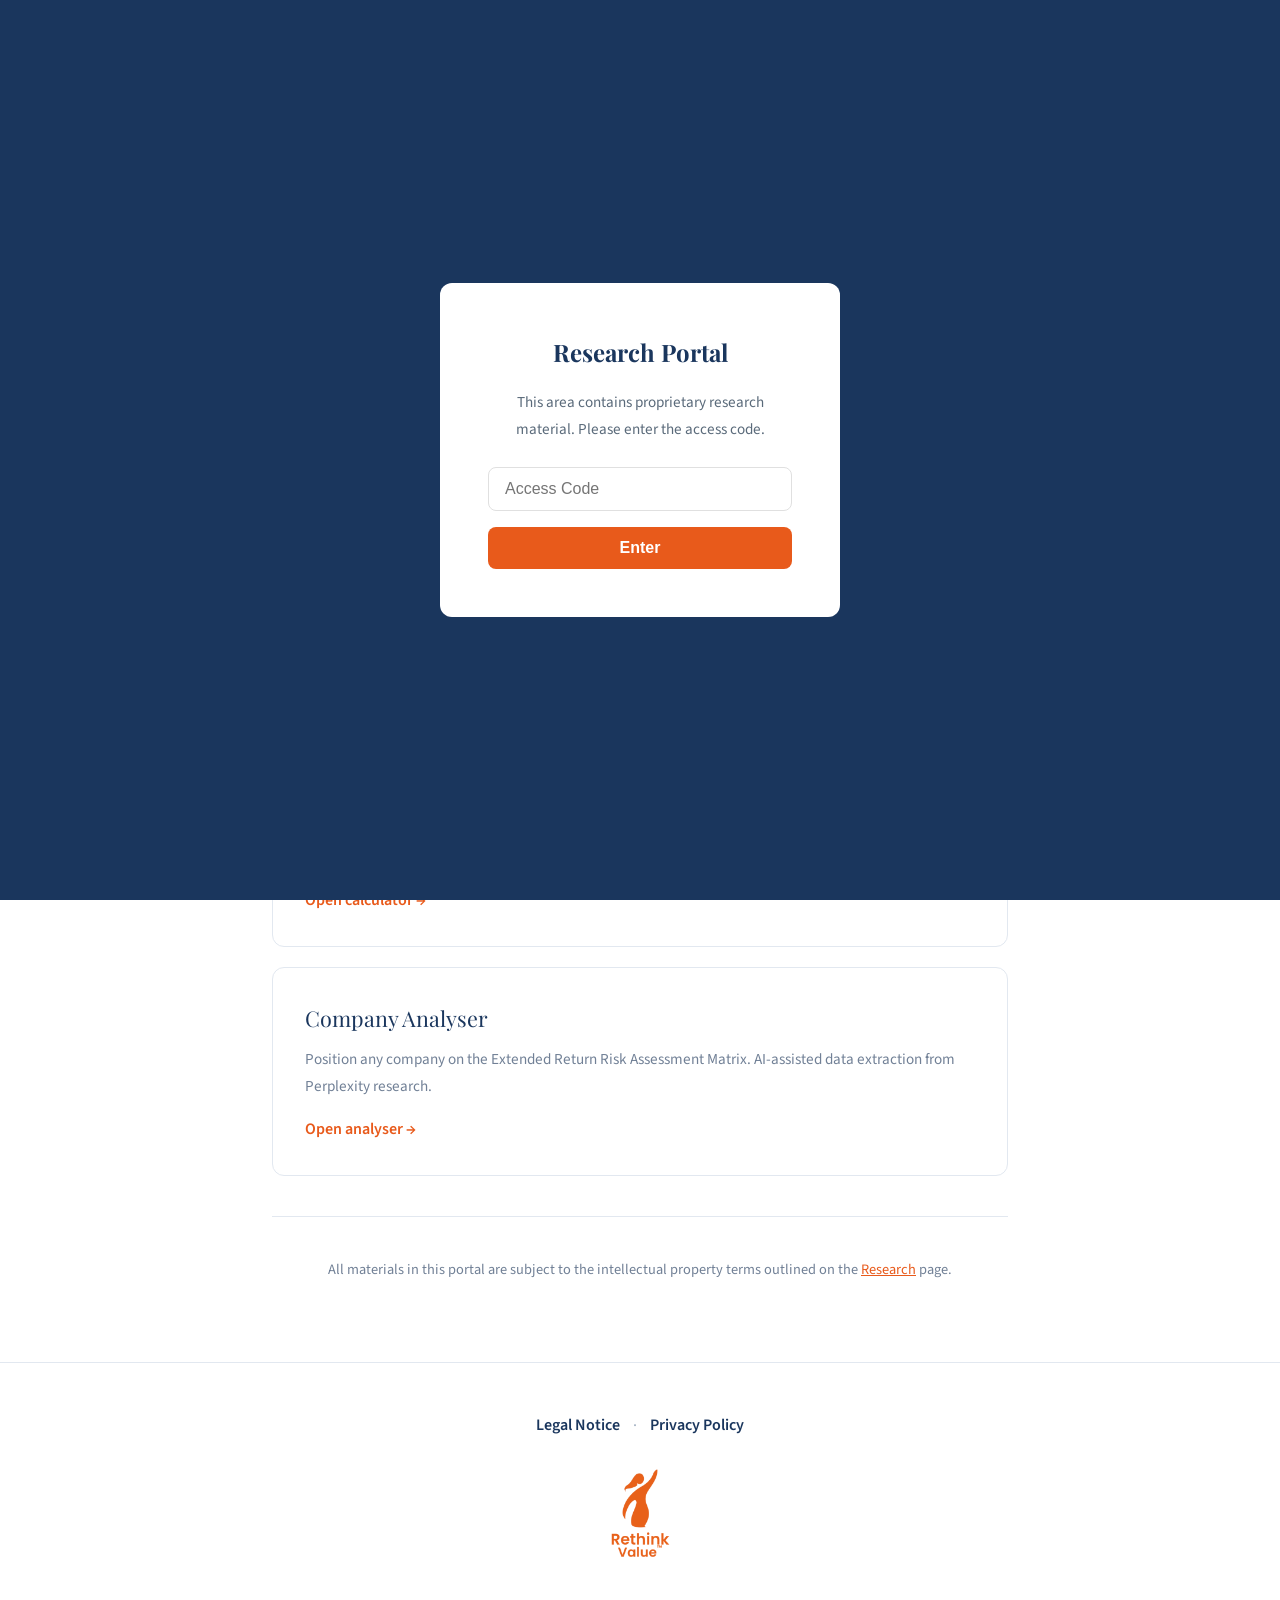
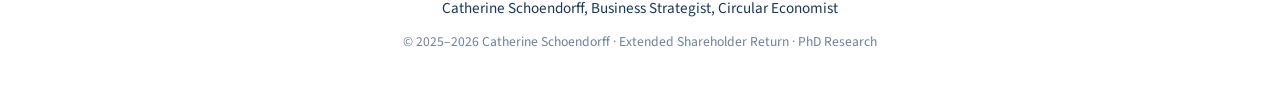
==== commit a8391524: "Add files via upload" ====
--- a/analyzer.html
+++ b/analyzer.html
@@ -697,7 +697,7 @@
         <div class="hero-content">
             <span class="category">Analysis Tool</span>
             <h1>Company <em>Analyzer</em></h1>
-            <p class="hero-intro">Position any company on the Strategic Asset Positioning Matrix using the TR²S/TR³S framework.</p>
+            <p class="hero-intro">Position any company on the Extended Return Risk Assessment Matrix using the TR²S/TR³S framework.</p>
         </div>
     </section>
 
@@ -1078,43 +1078,102 @@
             const assetViabilityPosition = calculateAssetViabilityPosition(primaryMaterialDep, resourceCostExposure, circularRevenue, assetUtilization);
             const quadrant = determineQuadrant(capitalPosition, assetViabilityPosition);
             const gatePass = roic > wacc;
+            
+            // Calculate formula inputs
+            const formulaInputs = calculateFormulaInputs(primaryMaterialDep, resourceCostExposure, circularRevenue, assetUtilization);
 
             // Update visualization
             updateMatrix(capitalPosition, assetViabilityPosition, companyName, primaryMaterialDep, resourceCostExposure);
             
             // Update results
-            updateResults(companyName, quadrant, gatePass, spread, roic, wacc, primaryMaterialDep, resourceCostExposure, circularRevenue, assetUtilization);
+            updateResults(companyName, quadrant, gatePass, spread, roic, wacc, primaryMaterialDep, resourceCostExposure, circularRevenue, assetUtilization, formulaInputs);
         }
 
         function calculateCapitalPosition(spread) {
             // X-axis position based on ROIC-WACC spread
-            // Spread of 0 = 50% (middle), +10pp = 100% (right), -5pp = 0% (left)
-            const position = 50 + (spread * 5);
-            return Math.max(0, Math.min(100, position));
+            // Direct mapping: spread determines position
+            // Spread <= 0: Left side (Gate FAIL)
+            // Spread > 0: Right side (Gate PASS)
+            
+            // Position ranges:
+            // Spread <= -5pp: 15 (far left)
+            // Spread -5 to 0: 25-45 (left)
+            // Spread 0 to +2pp: 50-55 (just right of center)
+            // Spread +2 to +5pp: 55-70 (right)
+            // Spread +5 to +10pp: 70-85 (far right)
+            // Spread > +10pp: 85-95 (maximum)
+            
+            if (spread <= -5) return 15;
+            if (spread <= 0) return 25 + (spread + 5) * 4; // -5 to 0 maps to 25-45
+            if (spread <= 2) return 50 + (spread * 2.5); // 0 to 2 maps to 50-55
+            if (spread <= 5) return 55 + ((spread - 2) * 5); // 2 to 5 maps to 55-70
+            if (spread <= 10) return 70 + ((spread - 5) * 3); // 5 to 10 maps to 70-85
+            return Math.min(95, 85 + (spread - 10)); // >10 caps at 95
+        }
+
+        function calculateFormulaInputs(primaryMaterialDep, resourceCostExposure, circularRevenue, assetUtilization) {
+            // Map assessment questions to formula inputs
+            let rar, lve, crr, thetaAdj;
+            
+            // Primary Material Dependency → RAR
+            if (primaryMaterialDep === 'low') rar = 0.85;
+            else if (primaryMaterialDep === 'medium') rar = 0.50;
+            else rar = 0.15;
+            
+            // Asset Utilization Intensity → LVE
+            if (assetUtilization === 'improving') lve = 0.85;
+            else if (assetUtilization === 'stable') lve = 0.50;
+            else lve = 0.15;
+            
+            // Circular Revenue Share → CRR
+            crr = Math.min(1.0, circularRevenue / 50);
+            
+            // Resource Cost Exposure → θ adjustment
+            if (resourceCostExposure === 'low') thetaAdj = 0.05;
+            else if (resourceCostExposure === 'medium') thetaAdj = 0.00;
+            else thetaAdj = -0.05;
+            
+            return { rar, lve, crr, thetaAdj };
         }
 
         function calculateAssetViabilityPosition(primaryMaterialDep, resourceCostExposure, circularRevenue, assetUtilization) {
-            let score = 0;
-            
-            // Primary Material Dependency (0-25 points)
-            if (primaryMaterialDep === 'low') score += 25;
-            else if (primaryMaterialDep === 'medium') score += 15;
-            else if (primaryMaterialDep === 'high') score += 5;
-            
-            // Resource Cost Exposure (0-25 points)
-            if (resourceCostExposure === 'low') score += 25;
-            else if (resourceCostExposure === 'medium') score += 15;
-            else if (resourceCostExposure === 'high') score += 5;
-            
-            // Circular Revenue Share (0-25 points)
-            score += Math.min(25, circularRevenue * 0.5);
-            
-            // Asset Utilization (0-25 points)
-            if (assetUtilization === 'improving') score += 25;
-            else if (assetUtilization === 'stable') score += 15;
-            else if (assetUtilization === 'worsening') score += 5;
-            
-            return Math.max(0, Math.min(100, score));
+            // Count how many factors are "good" (low dependency/exposure, high circular, improving utilization)
+            let goodCount = 0;
+            let badCount = 0;
+            
+            // Primary Material Dependency: low = good, high = bad
+            if (primaryMaterialDep === 'low') goodCount++;
+            else if (primaryMaterialDep === 'high') badCount++;
+            
+            // Resource Cost Exposure: low = good, high = bad
+            if (resourceCostExposure === 'low') goodCount++;
+            else if (resourceCostExposure === 'high') badCount++;
+            
+            // Circular Revenue Share: >30% = good, <10% = bad
+            if (circularRevenue >= 30) goodCount++;
+            else if (circularRevenue < 10) badCount++;
+            
+            // Asset Utilization: improving = good, worsening = bad
+            if (assetUtilization === 'improving') goodCount++;
+            else if (assetUtilization === 'worsening') badCount++;
+            
+            // Position based on balance of good vs bad factors
+            // 4 good, 0 bad = 85 (top)
+            // 3 good, 0-1 bad = 70
+            // 2 good or mixed = 50 (middle)
+            // 1 good, 2-3 bad = 30
+            // 0 good, 3-4 bad = 15 (bottom)
+            
+            const netScore = goodCount - badCount;
+            
+            if (netScore >= 4) return 85;
+            if (netScore >= 3) return 75;
+            if (netScore >= 2) return 65;
+            if (netScore >= 1) return 55;
+            if (netScore >= 0) return 45;
+            if (netScore >= -1) return 35;
+            if (netScore >= -2) return 25;
+            return 15;
         }
 
         function calculateVulnerability(primaryMaterialDep, resourceCostExposure, spread) {
@@ -1134,9 +1193,11 @@
         }
 
         function determineQuadrant(capitalStewardship, assetViability) {
-            if (capitalStewardship >= 50 && assetViability >= 50) return 'stewards';
-            if (capitalStewardship < 50 && assetViability >= 50) return 'underpriced';
-            if (capitalStewardship >= 50 && assetViability < 50) return 'trap';
+            // Capital Stewardship > 50 means ROIC > WACC (positive spread)
+            // Asset Viability >= 50 means low primary resource dependency
+            if (capitalStewardship > 50 && assetViability >= 50) return 'stewards';
+            if (capitalStewardship <= 50 && assetViability >= 50) return 'underpriced';
+            if (capitalStewardship > 50 && assetViability < 50) return 'trap';
             return 'deathzone';
         }
 
@@ -1174,19 +1235,19 @@
             }
         }
 
-        function updateResults(companyName, quadrant, gatePass, spread, roic, wacc, primaryMaterialDep, resourceCostExposure, circularRevenue, assetUtilization) {
+        function updateResults(companyName, quadrant, gatePass, spread, roic, wacc, primaryMaterialDep, resourceCostExposure, circularRevenue, assetUtilization, formulaInputs) {
             const quadrantNames = {
-                'stewards': 'Stewards of the Next Arena',
-                'underpriced': 'Under-Priced Champions',
-                'trap': 'The Circularity Trap',
-                'deathzone': 'PR Circularity Death Zone'
+                'stewards': 'Resilient Transformation Zone',
+                'underpriced': 'Undervalued Asset Risk Zone',
+                'trap': 'Commoditization Risk Zone',
+                'deathzone': 'Stranded Asset Risk Zone'
             };
 
             const quadrantDescriptions = {
-                'stewards': 'ROIC exceeds WACC and asset base is being preserved. Reduced primary resource dependency with strong capital discipline.',
-                'underpriced': 'Asset base is being preserved but capital discipline needs attention. ROIC at or below WACC despite sound transformation logic.',
-                'trap': 'ROIC exceeds WACC but high primary resource dependency remains. Capital discipline exists, asset preservation lags.',
-                'deathzone': 'ROIC at or below WACC and high primary resource dependency. Both capital discipline and asset preservation require attention.'
+                'stewards': 'Lowest risk profile. ROIC exceeds WACC and asset base is being preserved through reduced primary resource dependency.',
+                'underpriced': 'Capital discipline risk. Asset base is being preserved but ROIC at or below WACC despite sound transformation logic.',
+                'trap': 'Commoditization risk. ROIC exceeds WACC but high primary resource dependency creates margin erosion exposure.',
+                'deathzone': 'Highest risk zone. ROIC at or below WACC combined with high primary resource dependency. Stranded asset exposure.'
             };
 
             const resultsHTML = `
@@ -1199,7 +1260,7 @@
                 </div>
 
                 <div class="result-card">
-                    <div class="result-label">Governance Gate</div>
+                    <div class="result-label">Capital Discipline Gate</div>
                     <div class="result-value ${gatePass ? 'pass' : 'fail'}">${gatePass ? 'PASS' : 'FAIL'}</div>
                     <div class="result-description">
                         ROIC ${roic}% ${gatePass ? '>' : '≤'} WACC ${wacc}%<br>
@@ -1226,21 +1287,31 @@
                     <div class="result-label">Economic Asset Viability (Y-Axis)</div>
                     <div style="display: grid; grid-template-columns: 1fr 1fr; gap: 0.75rem; margin-top: 0.75rem;">
                         <div style="padding: 0.5rem; background: ${primaryMaterialDep === 'low' ? '#f0fdf4' : primaryMaterialDep === 'high' ? '#fef2f2' : '#fffbeb'}; border-radius: 4px;">
-                            <div style="font-size: 0.7rem; text-transform: uppercase; color: var(--color-text-light);">Material Dependency</div>
-                            <div style="font-weight: 600;">${primaryMaterialDep === 'low' ? 'Low' : primaryMaterialDep === 'high' ? 'High' : 'Medium'}</div>
+                            <div style="font-size: 0.7rem; text-transform: uppercase; color: var(--color-text-light);">Material Dependency → RAR</div>
+                            <div style="font-weight: 600;">${primaryMaterialDep === 'low' ? 'Low' : primaryMaterialDep === 'high' ? 'High' : 'Medium'} <span style="color: var(--color-orange);">${formulaInputs.rar.toFixed(2)}</span></div>
                         </div>
                         <div style="padding: 0.5rem; background: ${resourceCostExposure === 'low' ? '#f0fdf4' : resourceCostExposure === 'high' ? '#fef2f2' : '#fffbeb'}; border-radius: 4px;">
-                            <div style="font-size: 0.7rem; text-transform: uppercase; color: var(--color-text-light);">Cost Exposure</div>
-                            <div style="font-weight: 600;">${resourceCostExposure === 'low' ? 'Low' : resourceCostExposure === 'high' ? 'High' : 'Medium'}</div>
+                            <div style="font-size: 0.7rem; text-transform: uppercase; color: var(--color-text-light);">Cost Exposure → θ adj.</div>
+                            <div style="font-weight: 600;">${resourceCostExposure === 'low' ? 'Low' : resourceCostExposure === 'high' ? 'High' : 'Medium'} <span style="color: var(--color-orange);">${formulaInputs.thetaAdj >= 0 ? '+' : ''}${formulaInputs.thetaAdj.toFixed(2)}</span></div>
                         </div>
                         <div style="padding: 0.5rem; background: #f8f9fa; border-radius: 4px;">
-                            <div style="font-size: 0.7rem; text-transform: uppercase; color: var(--color-text-light);">Circular Revenue</div>
-                            <div style="font-weight: 600;">${circularRevenue}%</div>
+                            <div style="font-size: 0.7rem; text-transform: uppercase; color: var(--color-text-light);">Circular Revenue → CRR</div>
+                            <div style="font-weight: 600;">${circularRevenue}% <span style="color: var(--color-orange);">${formulaInputs.crr.toFixed(2)}</span></div>
                         </div>
                         <div style="padding: 0.5rem; background: ${assetUtilization === 'improving' ? '#f0fdf4' : assetUtilization === 'worsening' ? '#fef2f2' : '#fffbeb'}; border-radius: 4px;">
-                            <div style="font-size: 0.7rem; text-transform: uppercase; color: var(--color-text-light);">Asset Utilization</div>
-                            <div style="font-weight: 600;">${assetUtilization === 'improving' ? 'Improving' : assetUtilization === 'worsening' ? 'Worsening' : 'Stable'}</div>
-                        </div>
+                            <div style="font-size: 0.7rem; text-transform: uppercase; color: var(--color-text-light);">Asset Utilization → LVE</div>
+                            <div style="font-weight: 600;">${assetUtilization === 'improving' ? 'Improving' : assetUtilization === 'worsening' ? 'Worsening' : 'Stable'} <span style="color: var(--color-orange);">${formulaInputs.lve.toFixed(2)}</span></div>
+                        </div>
+                    </div>
+                </div>
+
+                <div class="result-card">
+                    <div class="result-label">Formula Inputs for Calculator</div>
+                    <div style="background: #f8f9fa; padding: 1rem; border-radius: 4px; margin-top: 0.5rem; font-family: monospace; font-size: 0.85rem;">
+                        RAR = ${formulaInputs.rar.toFixed(2)} | LVE = ${formulaInputs.lve.toFixed(2)} | CRR = ${formulaInputs.crr.toFixed(2)} | θ adj = ${formulaInputs.thetaAdj >= 0 ? '+' : ''}${formulaInputs.thetaAdj.toFixed(2)}
+                    </div>
+                    <div style="font-size: 0.8rem; color: var(--color-text-light); margin-top: 0.5rem;">
+                        Use these values in the Calculator to compute TR²S and TR³S with sector-specific weights.
                     </div>
                 </div>
 
@@ -1257,7 +1328,7 @@
 
         function generateBoardRelevance(quadrant, gatePass, companyName, primaryMaterialDep) {
             if (quadrant === 'stewards' && gatePass) {
-                return `<strong>Full Proceed.</strong> ${companyName} passes the Governance Gate and demonstrates asset preservation. TR²S and TR³S metrics can be applied to LTI vesting.`;
+                return `<strong>Full Proceed.</strong> ${companyName} passes the Capital Discipline Gate and demonstrates asset preservation. TR²S and TR³S metrics can be applied to LTI vesting.`;
             } else if (quadrant === 'underpriced') {
                 return `<strong>Conditional Proceed.</strong> ${companyName} shows strong asset preservation but capital discipline needs attention. ${gatePass ? 'Gate passed, but monitor ROIC-WACC spread.' : 'Gate failed. Focus on restoring ROIC above WACC before applying extended metrics.'}`;
             } else if (quadrant === 'trap') {
@@ -1283,16 +1354,15 @@
                 roic: null,
                 wacc: null,
                 circularRevenue: null,
-                serviceRevenue: null,
-                moat: null,
-                assetRisk: null
+                primaryMaterialDep: null,
+                resourceCostExposure: null,
+                assetUtilization: null
             };
 
-            // ROIC patterns - look for percentages near ROIC mentions
+            // ROIC patterns
             const roicPatterns = [
                 /ROIC[^0-9]*(\d+\.?\d*)%/i,
                 /ROIC[^0-9]*(\d+\.?\d*)\s*%/i,
-                /ROIC[^\d]*?(\d+\.?\d*)%/i,
                 /return on invested capital[^0-9]*(\d+\.?\d*)%/i
             ];
             for (const pattern of roicPatterns) {
@@ -1306,7 +1376,6 @@
             // WACC patterns
             const waccPatterns = [
                 /WACC[^0-9]*(\d+\.?\d*)%/i,
-                /WACC[^0-9]*(\d+\.?\d*)\s*%/i,
                 /weighted average cost of capital[^0-9]*(\d+\.?\d*)%/i
             ];
             for (const pattern of waccPatterns) {
@@ -1317,11 +1386,13 @@
                 }
             }
 
-            // Circular revenue patterns
+            // Circular/Service revenue patterns
             const circularPatterns = [
-                /circular[^0-9]*(\d+\.?\d*)%/i,
-                /recycled[^0-9]*(\d+\.?\d*)%/i,
-                /secondary materials[^0-9]*(\d+\.?\d*)%/i
+                /circular[^0-9]*revenue[^0-9]*(\d+\.?\d*)%/i,
+                /service[^0-9]*revenue[^0-9]*(\d+\.?\d*)%/i,
+                /aftermarket[^0-9]*(\d+\.?\d*)%/i,
+                /recurring[^0-9]*revenue[^0-9]*(\d+\.?\d*)%/i,
+                /repair[^,]*service[^0-9]*(\d+\.?\d*)%/i
             ];
             for (const pattern of circularPatterns) {
                 const match = text.match(pattern);
@@ -1331,37 +1402,50 @@
                 }
             }
 
-            // Service revenue patterns
-            const servicePatterns = [
-                /service[^0-9]*(\d+\.?\d*)%/i,
-                /financial services[^0-9]*(\d+\.?\d*)\s*(bn|billion|EUR|USD)/i,
-                /recurring[^0-9]*(\d+\.?\d*)%/i
+            const textLower = text.toLowerCase();
+
+            // Primary Material Dependency assessment
+            const secondaryPatterns = [
+                /recycled[^0-9]*content[^0-9]*(\d+\.?\d*)%/i,
+                /secondary[^0-9]*material[^0-9]*(\d+\.?\d*)%/i,
+                /recycled[^0-9]*input[^0-9]*(\d+\.?\d*)%/i
             ];
-            for (const pattern of servicePatterns) {
+            let secondaryPercent = null;
+            for (const pattern of secondaryPatterns) {
                 const match = text.match(pattern);
                 if (match) {
-                    extracted.serviceRevenue = parseFloat(match[1]);
+                    secondaryPercent = parseFloat(match[1]);
                     break;
                 }
             }
-
-            // Moat assessment
-            const textLower = text.toLowerCase();
-            if (textLower.includes('defensible') || textLower.includes('strong moat') || textLower.includes('premium positioning') || textLower.includes('brand equity')) {
-                extracted.moat = 'strong';
-            } else if (textLower.includes('moderate') || textLower.includes('first-mover')) {
-                extracted.moat = 'moderate';
-            } else if (textLower.includes('commodity') || textLower.includes('eroding') || textLower.includes('weak moat')) {
-                extracted.moat = 'weak';
-            }
-
-            // Asset stranding risk
-            if (textLower.includes('stranding risk is moderate') || textLower.includes('moderate') && textLower.includes('risk')) {
-                extracted.assetRisk = 'medium';
-            } else if (textLower.includes('low risk') || textLower.includes('mitigated')) {
-                extracted.assetRisk = 'low';
-            } else if (textLower.includes('high risk') || textLower.includes('significant') && textLower.includes('obsolescence')) {
-                extracted.assetRisk = 'high';
+            if (secondaryPercent !== null) {
+                if (secondaryPercent > 50) extracted.primaryMaterialDep = 'low';
+                else if (secondaryPercent >= 20) extracted.primaryMaterialDep = 'medium';
+                else extracted.primaryMaterialDep = 'high';
+            } else if (textLower.includes('high recycled') || textLower.includes('majority secondary') || textLower.includes('circular inputs')) {
+                extracted.primaryMaterialDep = 'low';
+            } else if (textLower.includes('some recycled') || textLower.includes('increasing secondary')) {
+                extracted.primaryMaterialDep = 'medium';
+            } else if (textLower.includes('primarily virgin') || textLower.includes('raw material') || textLower.includes('commodity inputs')) {
+                extracted.primaryMaterialDep = 'high';
+            }
+
+            // Resource Cost Exposure assessment
+            if (textLower.includes('margin stability') || textLower.includes('hedging') || textLower.includes('pass-through') || textLower.includes('pricing power')) {
+                extracted.resourceCostExposure = 'low';
+            } else if (textLower.includes('some exposure') || textLower.includes('moderate sensitivity')) {
+                extracted.resourceCostExposure = 'medium';
+            } else if (textLower.includes('volatile margin') || textLower.includes('commodity exposed') || textLower.includes('raw material cost')) {
+                extracted.resourceCostExposure = 'high';
+            }
+
+            // Asset Utilization assessment
+            if (textLower.includes('declining capex') || textLower.includes('asset-light') || textLower.includes('improving utilization') || textLower.includes('revenue per unit')) {
+                extracted.assetUtilization = 'improving';
+            } else if (textLower.includes('stable capex') || textLower.includes('steady investment')) {
+                extracted.assetUtilization = 'stable';
+            } else if (textLower.includes('heavy capex') || textLower.includes('capital intensive') || textLower.includes('expansion') || textLower.includes('new capacity')) {
+                extracted.assetUtilization = 'worsening';
             }
 
             // Auto-fill the form
@@ -1379,16 +1463,16 @@
                 document.getElementById('circularRevenue').value = extracted.circularRevenue;
                 filledCount++;
             }
-            if (extracted.serviceRevenue !== null && extracted.serviceRevenue < 100) {
-                document.getElementById('serviceRevenue').value = extracted.serviceRevenue;
+            if (extracted.primaryMaterialDep) {
+                document.getElementById('primaryMaterialDep').value = extracted.primaryMaterialDep;
                 filledCount++;
             }
-            if (extracted.moat) {
-                document.getElementById('moatStrength').value = extracted.moat;
+            if (extracted.resourceCostExposure) {
+                document.getElementById('resourceCostExposure').value = extracted.resourceCostExposure;
                 filledCount++;
             }
-            if (extracted.assetRisk) {
-                document.getElementById('assetRisk').value = extracted.assetRisk;
+            if (extracted.assetUtilization) {
+                document.getElementById('assetUtilization').value = extracted.assetUtilization;
                 filledCount++;
             }
 
@@ -1404,12 +1488,12 @@
                     <ul style="margin: 0.5rem 0 0 1.5rem; color: var(--color-brand);">
                         ${extracted.roic !== null ? `<li>ROIC: ${extracted.roic}%</li>` : '<li style="color: var(--color-text-light);">ROIC: not found</li>'}
                         ${extracted.wacc !== null ? `<li>WACC: ${extracted.wacc}%</li>` : '<li style="color: var(--color-text-light);">WACC: not found</li>'}
+                        ${extracted.primaryMaterialDep ? `<li>Primary Material Dependency: ${extracted.primaryMaterialDep}</li>` : '<li style="color: var(--color-text-light);">Primary Material Dependency: not found</li>'}
+                        ${extracted.resourceCostExposure ? `<li>Resource Cost Exposure: ${extracted.resourceCostExposure}</li>` : '<li style="color: var(--color-text-light);">Resource Cost Exposure: not found</li>'}
                         ${extracted.circularRevenue !== null ? `<li>Circular Revenue: ${extracted.circularRevenue}%</li>` : '<li style="color: var(--color-text-light);">Circular Revenue: not found</li>'}
-                        ${extracted.serviceRevenue !== null && extracted.serviceRevenue < 100 ? `<li>Service Revenue: ${extracted.serviceRevenue}%</li>` : '<li style="color: var(--color-text-light);">Service Revenue: not found</li>'}
-                        ${extracted.moat ? `<li>Moat: ${extracted.moat}</li>` : '<li style="color: var(--color-text-light);">Moat: not found</li>'}
-                        ${extracted.assetRisk ? `<li>Asset Risk: ${extracted.assetRisk}</li>` : '<li style="color: var(--color-text-light);">Asset Risk: not found</li>'}
+                        ${extracted.assetUtilization ? `<li>Asset Utilization: ${extracted.assetUtilization}</li>` : '<li style="color: var(--color-text-light);">Asset Utilization: not found</li>'}
                     </ul>
-                    <p style="margin-top: 0.75rem; font-size: 0.85rem; color: var(--color-text-light);">Review and adjust values in Step 3 below, then click "Analyze Company".</p>
+                    <p style="margin-top: 0.75rem; font-size: 0.85rem; color: var(--color-text-light);">Review and adjust values in Steps 3 and 4 below, then click "Analyze Company".</p>
                 </div>
             `;
         }
@@ -1486,7 +1570,7 @@
             if (findings.financials) {
                 html += `
                     <div class="finding-item">
-                        <div class="finding-label">Financial Position</div>
+                        <div class="finding-label">Capital Discipline (ROIC/WACC)</div>
                         <div class="finding-value">${findings.financials.substring(0, 200)}${findings.financials.length > 200 ? '...' : ''}</div>
                     </div>
                 `;
@@ -1495,7 +1579,7 @@
             if (findings.moatAssessment) {
                 html += `
                     <div class="finding-item">
-                        <div class="finding-label">Competitive Moat</div>
+                        <div class="finding-label">Competitive Position</div>
                         <div class="finding-value">${findings.moatAssessment.substring(0, 200)}${findings.moatAssessment.length > 200 ? '...' : ''}</div>
                     </div>
                 `;
@@ -1504,7 +1588,7 @@
             if (findings.circularInitiatives) {
                 html += `
                     <div class="finding-item full-width">
-                        <div class="finding-label">Circular Economy Initiatives</div>
+                        <div class="finding-label">Asset Preservation Evidence</div>
                         <div class="finding-value">${findings.circularInitiatives.substring(0, 300)}${findings.circularInitiatives.length > 300 ? '...' : ''}</div>
                     </div>
                 `;
@@ -1513,7 +1597,7 @@
             if (findings.riskFactors) {
                 html += `
                     <div class="finding-item full-width">
-                        <div class="finding-label">Asset & Transition Risk</div>
+                        <div class="finding-label">Resource & Cost Exposure</div>
                         <div class="finding-value">${findings.riskFactors.substring(0, 250)}${findings.riskFactors.length > 250 ? '...' : ''}</div>
                     </div>
                 `;
@@ -1522,7 +1606,7 @@
             html += '</div>';
 
             if (findings.keyInsight) {
-                html += `<div class="findings-note"><strong>Key Insight:</strong> ${findings.keyInsight}</div>`;
+                html += `<div class="findings-note"><strong>Board Discussion Point:</strong> ${findings.keyInsight}</div>`;
             }
 
             contentDiv.innerHTML = html;
